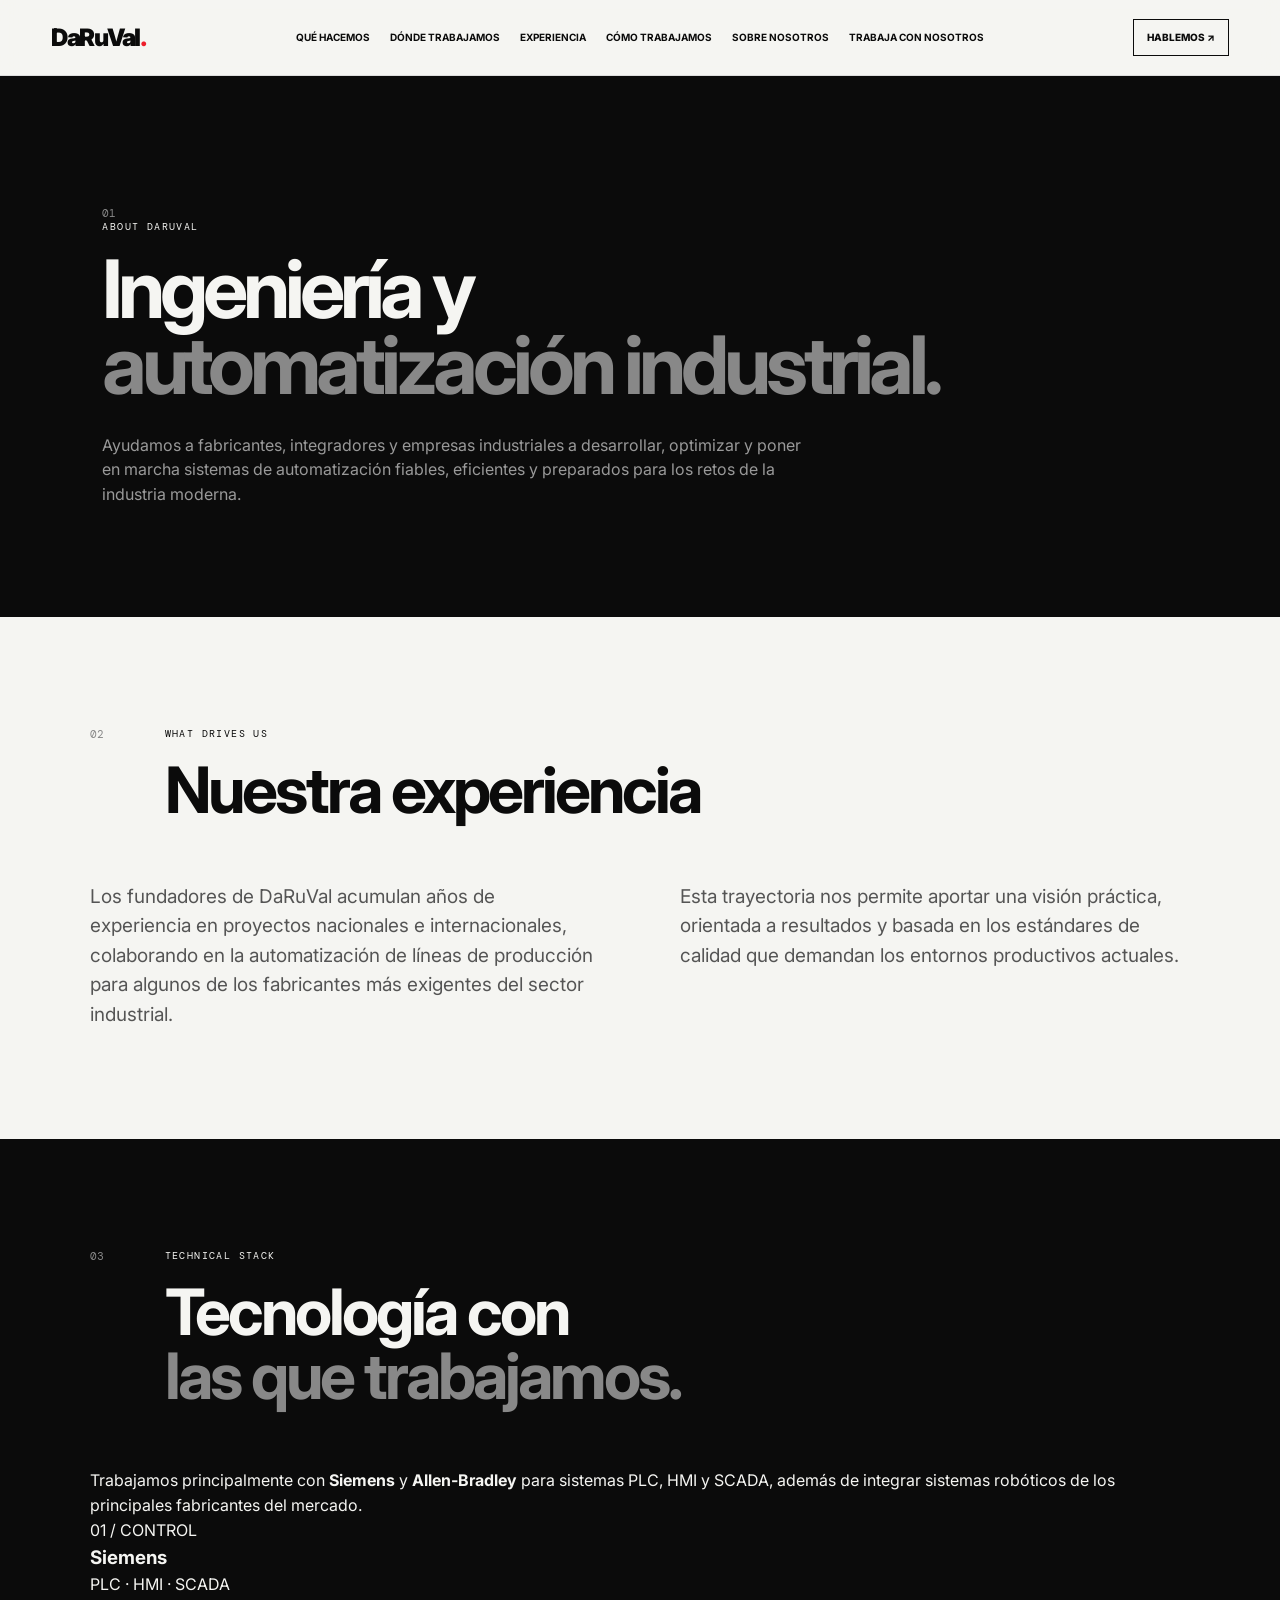
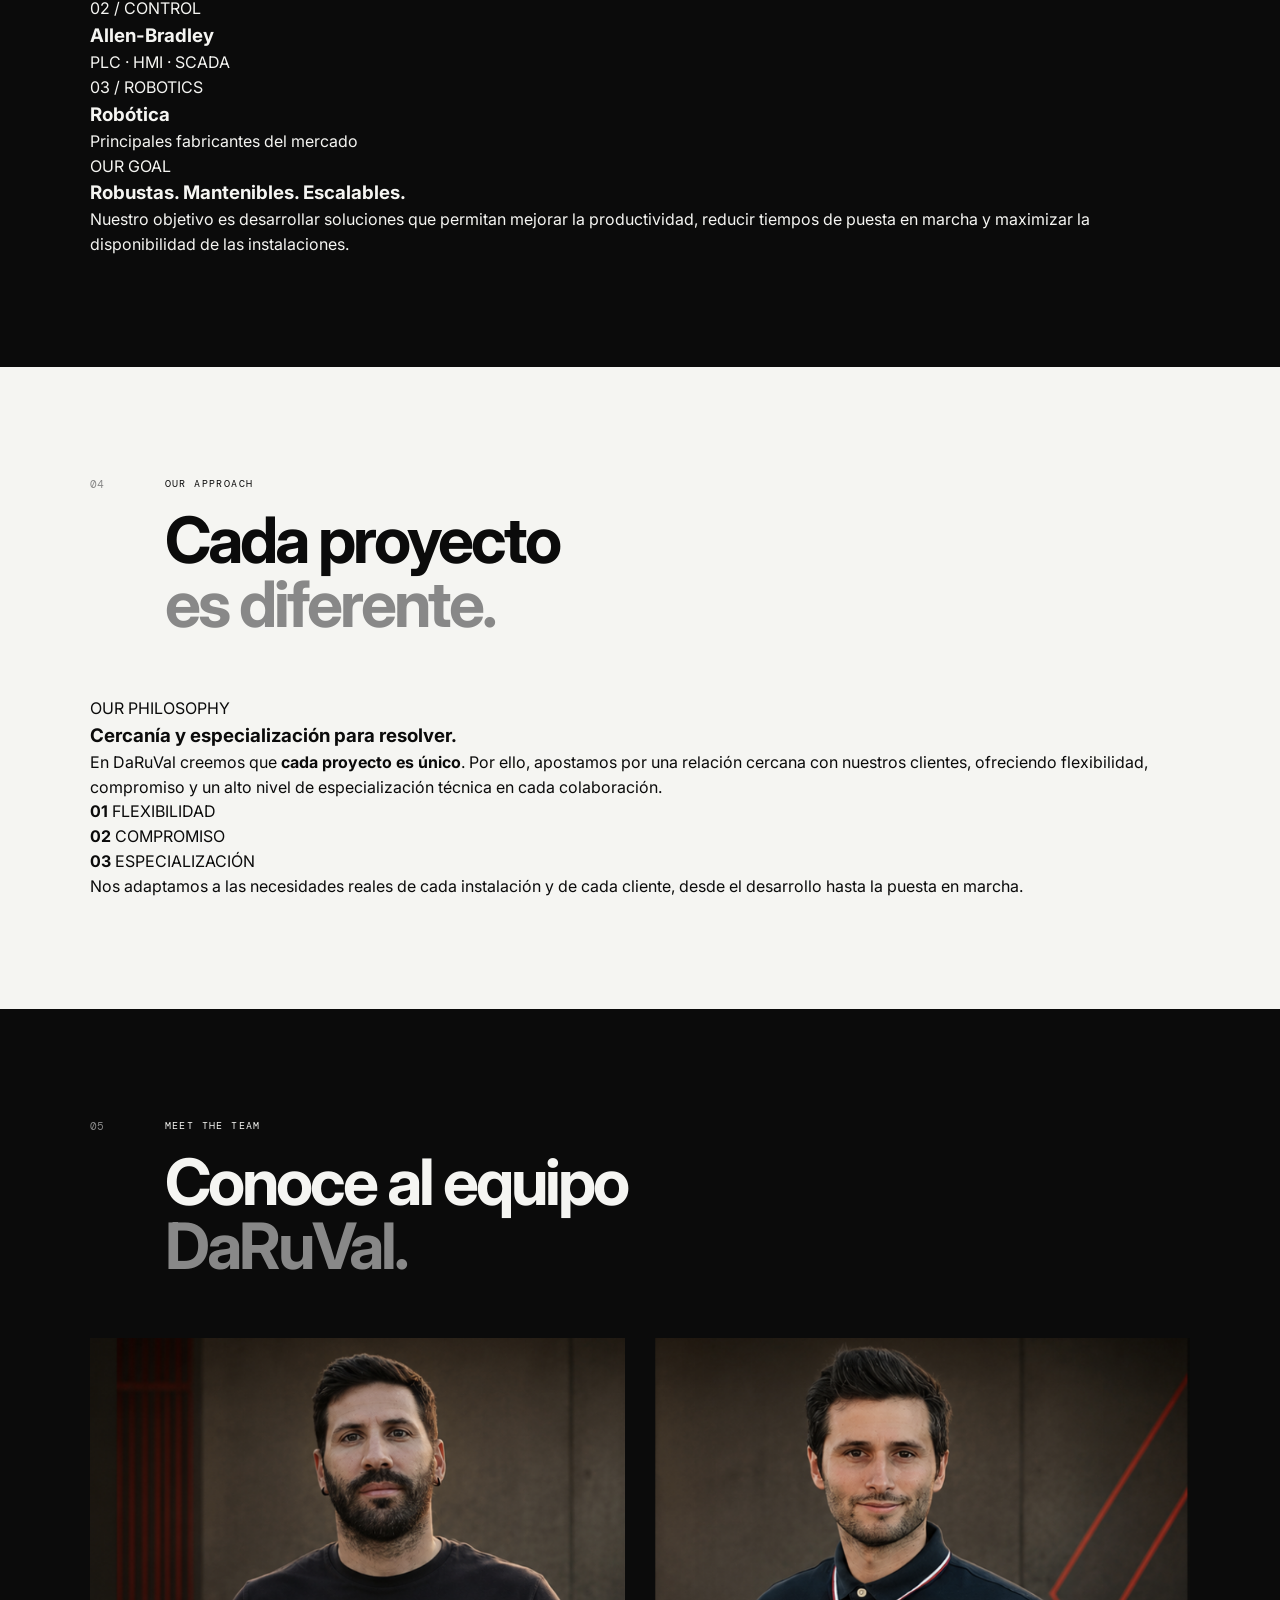
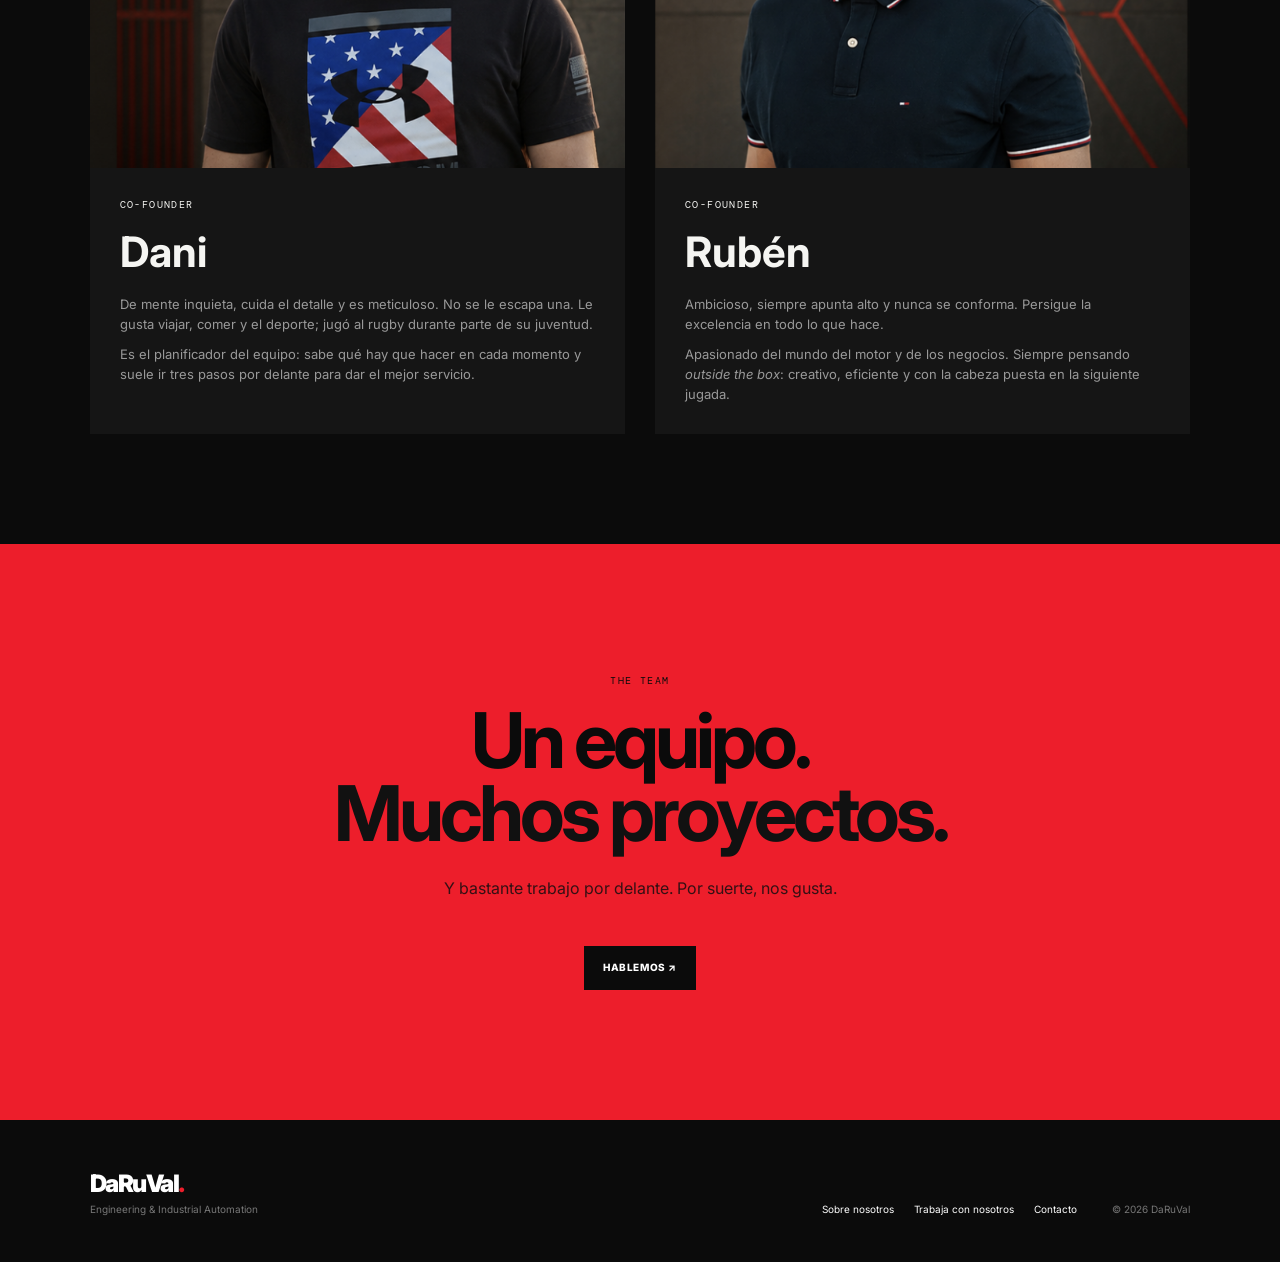
==== about.html @ ecd31417 "dia4" ====
<html lang="es">

<head>
    <meta charset="UTF-8">
    <meta name="viewport" content="width=device-width,initial-scale=1">
    <title>Sobre nosotros | DaRuVal</title>
    <link rel="stylesheet" href="style.css">
</head>

<body>

    <header class="navbar">

        <a class="logo" href="index.html">
            DaRuVal<span>.</span>
        </a>

        <nav>
            <a href="index.html#services">Qué hacemos</a>
            <a href="index.html#world">Dónde trabajamos</a>
            <a href="index.html#difference">Experiencia</a>
            <a href="index.html#process">Cómo trabajamos</a>
            <a href="about.html">Sobre nosotros</a>
            <a href="careers.html">Trabaja con nosotros</a>
        </nav>

        <a class="nav-cta" href="contact.html">
            HABLEMOS ↗
        </a>

        <button class="menu-toggle">
            ☰
        </button>

    </header>


    <main>


        <!-- =========================================
             01 / ABOUT DARUVAL
        ========================================== -->

        <section class="page-hero dark-section">

            <span>01</span>

            <p class="label">
                ABOUT DARUVAL
            </p>

            <h1>
                Ingeniería y<br>
                <em>automatización industrial.</em>
            </h1>

            <p>
                Ayudamos a fabricantes, integradores y empresas industriales
                a desarrollar, optimizar y poner en marcha sistemas de
                automatización fiables, eficientes y preparados para los retos
                de la industria moderna.
            </p>

        </section>



        <!-- =========================================
             02 / NUESTRA EXPERIENCIA
        ========================================== -->

        <section class="about-story">

            <div class="heading">

                <span>02</span>

                <div>

                    <p class="label">
                        WHAT DRIVES US
                    </p>

                    <h2>
                        Nuestra experiencia
                    </h2>

                </div>

            </div>


            <div class="two-col">

                <p>
                    Los fundadores de DaRuVal acumulan años de experiencia
                    en proyectos nacionales e internacionales, colaborando
                    en la automatización de líneas de producción para algunos
                    de los fabricantes más exigentes del sector industrial.
                </p>

                <p>
                    Esta trayectoria nos permite aportar una visión práctica,
                    orientada a resultados y basada en los estándares de
                    calidad que demandan los entornos productivos actuales.
                </p>

            </div>

        </section>



        <!-- =========================================
             03 / TECHNICAL STACK
        ========================================== -->

        <section class="about-tech dark-section">

            <div class="heading">

                <span>03</span>

                <div>

                    <p class="label">
                        TECHNICAL STACK
                    </p>

                    <h2>
                        Tecnología con<br>
                        <em>las que trabajamos.</em>
                    </h2>

                </div>

            </div>


            <div class="about-tech-content">


                <div class="about-tech-intro">

                    <p>
                        Trabajamos principalmente con
                        <strong>Siemens</strong> y
                        <strong>Allen-Bradley</strong> para sistemas
                        PLC, HMI y SCADA, además de integrar sistemas
                        robóticos de los principales fabricantes del mercado.
                    </p>

                </div>



                <div class="about-tech-grid">


                    <article class="about-tech-card">

                        <span>
                            01 / CONTROL
                        </span>

                        <h3>
                            Siemens
                        </h3>

                        <p>
                            PLC · HMI · SCADA
                        </p>

                    </article>



                    <article class="about-tech-card">

                        <span>
                            02 / CONTROL
                        </span>

                        <h3>
                            Allen-Bradley
                        </h3>

                        <p>
                            PLC · HMI · SCADA
                        </p>

                    </article>



                    <article class="about-tech-card">

                        <span>
                            03 / ROBOTICS
                        </span>

                        <h3>
                            Robótica
                        </h3>

                        <p>
                            Principales fabricantes del mercado
                        </p>

                    </article>


                </div>



                <div class="about-tech-outcome">

                    <span>
                        OUR GOAL
                    </span>

                    <h3>
                        Robustas. Mantenibles. Escalables.
                    </h3>

                    <p>
                        Nuestro objetivo es desarrollar soluciones que
                        permitan mejorar la productividad, reducir tiempos
                        de puesta en marcha y maximizar la disponibilidad
                        de las instalaciones.
                    </p>

                </div>


            </div>

        </section>



        <!-- =========================================
             04 / NUESTRA FILOSOFÍA
        ========================================== -->

        <section class="about-philosophy">

            <div class="heading">

                <span>04</span>

                <div>

                    <p class="label">
                        OUR APPROACH
                    </p>

                    <h2>
                        Cada proyecto<br>
                        <em>es diferente.</em>
                    </h2>

                </div>

            </div>


            <div class="philosophy-layout">


                <div class="philosophy-statement">

                    <span>
                        OUR PHILOSOPHY
                    </span>

                    <h3>
                        Cercanía y especialización para resolver.
                    </h3>

                </div>



                <div class="philosophy-copy">

                    <p>
                        En DaRuVal creemos que
                        <strong>cada proyecto es único</strong>.
                        Por ello, apostamos por una relación cercana con
                        nuestros clientes, ofreciendo flexibilidad,
                        compromiso y un alto nivel de especialización
                        técnica en cada colaboración.
                    </p>


                    <div class="philosophy-values">


                        <div>

                            <strong>
                                01
                            </strong>

                            <span>
                                FLEXIBILIDAD
                            </span>

                        </div>


                        <div>

                            <strong>
                                02
                            </strong>

                            <span>
                                COMPROMISO
                            </span>

                        </div>


                        <div>

                            <strong>
                                03
                            </strong>

                            <span>
                                ESPECIALIZACIÓN
                            </span>

                        </div>


                    </div>


                    <p>
                        Nos adaptamos a las necesidades reales de cada
                        instalación y de cada cliente, desde el desarrollo
                        hasta la puesta en marcha.
                    </p>

                </div>


            </div>

        </section>



        <!-- =========================================
             05 / TEAM
        ========================================== -->

        <section class="dark-section team">

            <div class="heading">

                <span>05</span>

                <div>

                    <p class="label">
                        MEET THE TEAM
                    </p>

                    <h2>
                        Conoce al equipo<br>
                        <em>DaRuVal.</em>
                    </h2>

                </div>

            </div>


            <div class="team-grid">


                <!-- DANI -->

                <article>

                    <img
                        src="images/dani.png"
                        alt="Dani, cofundador de DaRuVal"
                    >

                    <div>

                        <small>
                            CO-FOUNDER 
                        </small>

                        <h3>
                            Dani
                        </h3>

                        <p>
                            De mente inquieta, cuida el detalle y es
                            meticuloso. No se le escapa una. Le gusta viajar,
                            comer y el deporte; jugó al rugby durante parte
                            de su juventud.
                        </p>

                        <p>
                            Es el planificador del equipo: sabe qué hay que
                            hacer en cada momento y suele ir tres pasos por
                            delante para dar el mejor servicio.
                        </p>

                    </div>

                </article>



                <!-- RUBÉN -->

                <article>

                    <img
                        src="images/ruben.png"
                        alt="Rubén, cofundador de DaRuVal"
                    >

                    <div>

                        <small>
                            CO-FOUNDER 
                        </small>

                        <h3>
                            Rubén
                        </h3>

                        <p>
                            Ambicioso, siempre apunta alto y nunca se
                            conforma. Persigue la excelencia en todo lo
                            que hace.
                        </p>

                        <p>
                            Apasionado del mundo del motor y de los negocios.
                            Siempre pensando <em>outside the box</em>:
                            creativo, eficiente y con la cabeza puesta
                            en la siguiente jugada.
                        </p>

                    </div>

                </article>


            </div>

        </section>



        <!-- =========================================
             CTA
        ========================================== -->

        <section class="cta">

            <p class="label">
                THE TEAM
            </p>

            <h2>
                Un equipo.<br>
                <em>Muchos proyectos.</em>
            </h2>

            <p>
                Y bastante trabajo por delante.
                Por suerte, nos gusta.
            </p>

            <a
                class="button button-dark"
                href="contact.html"
            >
                HABLEMOS ↗
            </a>

        </section>


    </main>



    <!-- =========================================
         FOOTER
    ========================================== -->

    <footer>

        <div>

            <a
                class="footer-logo"
                href="index.html"
            >
                DaRuVal<span>.</span>
            </a>

            <p>
                Engineering & Industrial Automation
            </p>

        </div>


        <div class="footer-links">

            <a href="about.html">
                Sobre nosotros
            </a>

            <a href="careers.html">
                Trabaja con nosotros
            </a>

            <a href="contact.html">
                Contacto
            </a>

        </div>


        <small>
            © 2026 DaRuVal
        </small>

    </footer>


    <script src="script.js"></script>

</body>

</html>
---- style.css ----
@import url('https://fonts.googleapis.com/css2?family=DM+Mono:wght@400;500&family=Inter:wght@400;500;600;700;800;900&display=swap');

:root {
    --black: #0b0b0b;
    --white: #f5f5f2;
    --red: #ED1E2B;
    --grey: #888;
    --line: #303030;
    --max: 1180px
}

* {
    box-sizing: border-box;
    margin: 0
}

html {
    scroll-behavior: smooth
}

body {
    font-family: Inter, Arial, sans-serif;
    background: var(--white);
    color: var(--black);
    line-height: 1.55
}

a {
    color: inherit;
    text-decoration: none
}

button,
input,
textarea,
select {
    font: inherit
}

.navbar {
    height: 76px;
    padding: 0 4vw;
    display: flex;
    align-items: center;
    justify-content: space-between;
    border-bottom: 1px solid #ddd;
    position: sticky;
    top: 0;
    background: #f5f5f2ee;
    backdrop-filter: blur(12px);
    z-index: 10
}

.logo,
.footer-logo {
    font-size: 24px;
    font-weight: 900;
    letter-spacing: -1.5px
}

.logo span,
.footer-logo span {
    color: var(--red)
}

.navbar nav {
    display: flex;
    gap: 20px;
    font-size: 10px;
    font-weight: 700;
    text-transform: uppercase
}

.navbar nav a:hover {
    color: var(--red)
}

.nav-cta {
    font-size: 10px;
    font-weight: 800;
    border: 1px solid;
    padding: 10px 13px
}

.menu-toggle {
    display: none;
    border: 0;
    background: none;
    font-size: 22px
}

.hero {
    display: grid;
    grid-template-columns: .9fr 1.1fr;
    min-height: calc(100vh - 76px)
}

.hero-copy {
    padding: 8vw;
    display: flex;
    flex-direction: column;
    justify-content: center
}

.label,
.journey small,
.difference small,
.career-paths>article>small,
.team small,
.person small {
    font: 10px 'DM Mono';
    letter-spacing: 1.4px
}

.label {
    margin-bottom: 18px
}

.hero h1,
.page-hero h1 {
    font-size: clamp(52px, 6.3vw, 96px);
    line-height: .94;
    letter-spacing: -5px
}

.hero h1 em,
.page-hero h1 em,
h2 em {
    display: block;
    color: #888;
    font-style: normal
}

.hero-description {
    max-width: 570px;
    color: #666;
    margin-top: 30px
}

.hero-actions {
    display: flex;
    gap: 20px;
    align-items: center;
    margin-top: 32px
}

.button {
    display: inline-block;
    padding: 14px 19px;
    font-size: 10px;
    font-weight: 800;
    letter-spacing: .6px;
    border: 0;
    cursor: pointer
}

.button-dark {
    background: var(--black);
    color: #fff
}

.button-red {
    background: var(--red);
    color: #111
}

.button-light {
    background: #fff;
    color: #111
}

.text-link {
    font-size: 11px;
    font-weight: 700;
    border-bottom: 1px solid #aaa
}

.hero-media {
    position: relative;
    background: #161616;
    min-height: 620px;
    overflow: hidden
}

.hero-media video {
    width: 100%;
    height: 100%;
    object-fit: cover;
    display: block
}

.hero-location,
.hero-caption {
    position: absolute;
    color: white
}

.hero-location {
    top: 25px;
    left: 25px;
    font: 10px 'DM Mono'
}

.hero-location i {
    display: inline-block;
    width: 7px;
    height: 7px;
    background: var(--red);
    border-radius: 50%;
    margin-right: 7px
}

.hero-caption {
    right: 25px;
    bottom: 25px;
    text-align: right
}

.hero-caption small {
    display: block;
    font: 9px 'DM Mono';
    color: #bbb
}

.hero-caption strong {
    font-size: 26px
}

.tech-strip {
    display: flex;
    justify-content: space-around;
    gap: 20px;
    flex-wrap: wrap;
    padding: 22px 5vw;
    border-bottom: 1px solid #ddd;
    border-top: 1px solid #ddd;
    font: 10px 'DM Mono';
    color: #777
}

.dark-section {
    background: var(--black);
    color: var(--white)
}

section {
    padding: 110px 7vw
}

.heading {
    max-width: var(--max);
    margin: 0 auto 60px;
    display: grid;
    grid-template-columns: 55px 1fr;
    gap: 20px
}

.heading>span,
.page-hero>span,
.application>span {
    font: 11px 'DM Mono';
    color: #888
}

.heading h2,
.careers-intro h2 {
    font-size: clamp(42px, 5vw, 74px);
    line-height: 1;
    letter-spacing: -3px
}

.cards {
    max-width: var(--max);
    margin: auto;
    display: grid;
    grid-template-columns: repeat(3, 1fr);
    gap: 1px;
    background: var(--line)
}

.cards article {
    background: #111;
    padding: 32px;
    min-height: 265px
}

.cards b {
    font: 9px 'DM Mono';
    color: #666
}

.cards small {
    display: block;
    color: var(--red);
    font: 800 11px 'DM Mono';
    margin: 40px 0 10px
}

.cards h3 {
    font-size: 22px;
    letter-spacing: -.8px
}

.cards p {
    font-size: 13px;
    color: #999;
    margin-top: 8px
}

.world {
    background: var(--white)
}

.reality {
    max-width: var(--max);
    margin: auto
}

.reality>div {
    display: grid;
    grid-template-columns: 340px 1fr;
    gap: 30px;
    padding: 25px 0;
    border-bottom: 1px solid #ddd
}

.reality strong {
    font-size: 15px
}

.reality strong:first-letter {
    color: var(--red)
}

.reality p {
    color: #777;
    font-size: 14px
}

.reality .minus strong {
    color: #555
}

.difference {
    max-width: var(--max);
    margin: auto;
}

.difference article {
    display: grid;
    grid-template-columns: 1fr 1fr;
    grid-template-areas: "image text";
    border-top: 1px solid var(--line);
}

.difference article.reverse {
    grid-template-areas: "text image";
}

.difference img {
    grid-area: image;

    width: 100%;
    height: 100%;
    min-height: 410px;

    object-fit: cover;
    display: block;
}

.difference article div {
    grid-area: text;

    padding: 65px;

    display: flex;
    flex-direction: column;
    justify-content: center;
}

.difference small {
    color: var(--red);
}

.difference h3 {
    font-size: clamp(32px, 4vw, 55px);
    line-height: 1;
    letter-spacing: -2px;
    margin: 16px 0;
}

.difference p {
    color: #999;
    max-width: 500px;
}

.journey {
    max-width: var(--max);
    margin: auto
}

.journey article {
    display: grid;
    grid-template-columns: 45px 1fr;
    gap: 30px;
    padding: 40px 0;
    border-bottom: 1px solid #ddd
}

.journey article>b {
    width: 45px;
    height: 45px;
    border: 1px solid #aaa;
    display: flex;
    align-items: center;
    justify-content: center;
    font: 10px 'DM Mono'
}

.journey h3 {
    font-size: 30px;
    letter-spacing: -1px
}

.journey p {
    max-width: 720px;
    color: #777;
    margin-top: 8px
}

.journey small {
    color: var(--red)
}

.cta {
    background: var(--red);
    text-align: center;
    padding: 130px 7vw
}

.cta h2 {
    font-size: clamp(48px, 6vw, 90px);
    line-height: .95;
    letter-spacing: -4px
}

.cta h2 em {
    color: #111
}

.cta>p:not(.label) {
    max-width: 580px;
    margin: 25px auto;
    color: #351014
}

.cta .button {
    margin-top: 20px
}

footer {
    background: #0b0b0b;
    color: #fff;
    padding: 45px 7vw;
    display: grid;
    grid-template-columns: 1fr auto auto;
    gap: 35px;
    align-items: end
}

footer p,
footer small {
    color: #777;
    font-size: 10px
}

.footer-links {
    display: flex;
    gap: 20px;
    font-size: 10px
}

.footer-links a:hover {
    color: var(--red)
}

.page-hero {
    padding: 130px 8vw 110px
}

.page-hero>p:last-child {
    max-width: 700px;
    color: #999;
    margin-top: 30px
}

.about-story,
.careers-intro {
    background: var(--white)
}

.two-col {
    max-width: var(--max);
    margin: auto;
    display: grid;
    grid-template-columns: 1fr 1fr;
    gap: 80px
}

.two-col p {
    font-size: 19px;
    color: #555
}

.team-grid {
    max-width: var(--max);
    margin: auto;
    display: grid;
    grid-template-columns: 1fr 1fr;
    gap: 30px
}

.team-grid article {
    background: #151515
}

.team-grid img {
    width: 100%;
    height: 430px;
    object-fit: cover
}

.team-grid article>div {
    padding: 30px
}

.team-grid h3 {
    font-size: 42px;
    margin: 8px 0
}

.team-grid p {
    font-size: 13px;
    color: #999;
    margin-top: 10px
}

.careers-intro {
    text-align: center
}

.careers-intro h2 {
    max-width: 700px;
    margin: auto
}

.career-paths {
    display: grid;
    grid-template-columns: 1fr 1fr;
    padding: 0;
    gap: 1px;
    background: #333
}

.career-paths>article {
    padding: 55px;
    min-height: 470px;
    background: #111
}

.career-paths h3 {
    font-size: 44px;
    line-height: 1;
    margin: 20px 0
}

.career-paths p {
    color: #999;
    max-width: 500px
}

.career-paths ul {
    list-style: none;
    padding: 0;
    margin: 25px 0;
    color: #aaa;
    font-size: 12px
}

.career-paths li {
    padding: 8px 0;
    border-bottom: 1px solid #2b2b2b
}

.career-paths li:before {
    content: '+';
    color: var(--red);
    margin-right: 9px
}

.route {
    display: flex;
    align-items: center;
    gap: 12px;
    margin: 28px 0
}

.route strong {
    font-size: 38px
}

.route small {
    font: 8px 'DM Mono';
    color: #888
}

.route b {
    color: var(--red)
}

.application {
    display: grid;
    grid-template-columns: 55px 1fr
}

.application h2 {
    font-size: 70px;
    line-height: 1;
    letter-spacing: -3px;
    margin-bottom: 30px
}

.application form,
.contact form {
    max-width: 700px;
    display: grid;
    gap: 13px
}

.application input,
.application select,
.application textarea,
.contact input,
.contact textarea {
    width: 100%;
    border: 0;
    border-bottom: 1px solid #aaa;
    background: transparent;
    padding: 14px 0;
    outline: 0
}

.check {
    font-size: 10px;
    color: #666;
    display: flex;
    gap: 7px;
    align-items: center
}

.form-message {
    font-size: 11px;
    color: var(--red)
}

.contact {
    display: grid;
    grid-template-columns: .8fr 1.2fr;
    gap: 100px
}

.person {
    border-top: 1px solid #ccc;
    padding: 18px 0;
    margin-top: 30px
}

.person h3 {
    font-size: 25px;
    margin: 6px 0
}

.person a {
    display: block;
    color: #666;
    font-size: 12px;
    margin-top: 4px
}

.contact h2 {
    font-size: 65px;
    letter-spacing: -3px;
    margin-bottom: 25px
}

@media(max-width:900px) {

    .navbar nav,
    .nav-cta {
        display: none
    }

    .menu-toggle {
        display: block
    }

    .hero {
        grid-template-columns: 1fr
    }

    .hero-copy {
        padding: 70px 7vw
    }

    .hero-media {
        min-height: 55vh
    }

    .cards,
    .team-grid,
    .career-paths {
        grid-template-columns: 1fr
    }

    .reality>div {
        grid-template-columns: 1fr;
        gap: 7px
    }

    .difference article,
    .difference article.reverse {
        grid-template-columns: 1fr;
        direction: ltr
    }

    .difference article div {
        padding: 45px 7vw;
        min-height: 300px
    }

    .difference img {
        min-height: 300px
    }

    .two-col,
    .contact {
        grid-template-columns: 1fr;
        gap: 45px
    }

    .application {
        grid-template-columns: 1fr
    }

    .application>span {
        margin-bottom: 20px
    }

    .heading {
        grid-template-columns: 45px 1fr
    }

    footer {
        grid-template-columns: 1fr
    }

    .footer-links {
        flex-wrap: wrap
    }
}

@media(max-width:600px) {

    .hero h1,
    .page-hero h1 {
        letter-spacing: -3px
    }

    .hero-actions {
        flex-direction: column;
        align-items: flex-start
    }

    .cards article {
        min-height: 220px;
        padding: 27px
    }

    .hero-media {
        min-height: 48vh
    }

    .difference h3 {
        font-size: 35px
    }

    .team-grid img {
        height: 330px
    }

    .career-paths>article {
        padding: 35px 25px
    }

    .application h2,
    .contact h2 {
        font-size: 50px
    }

    .cta {
        padding: 90px 6vw
    }

    .cta h2 {
        letter-spacing: -2.5px
    }
}
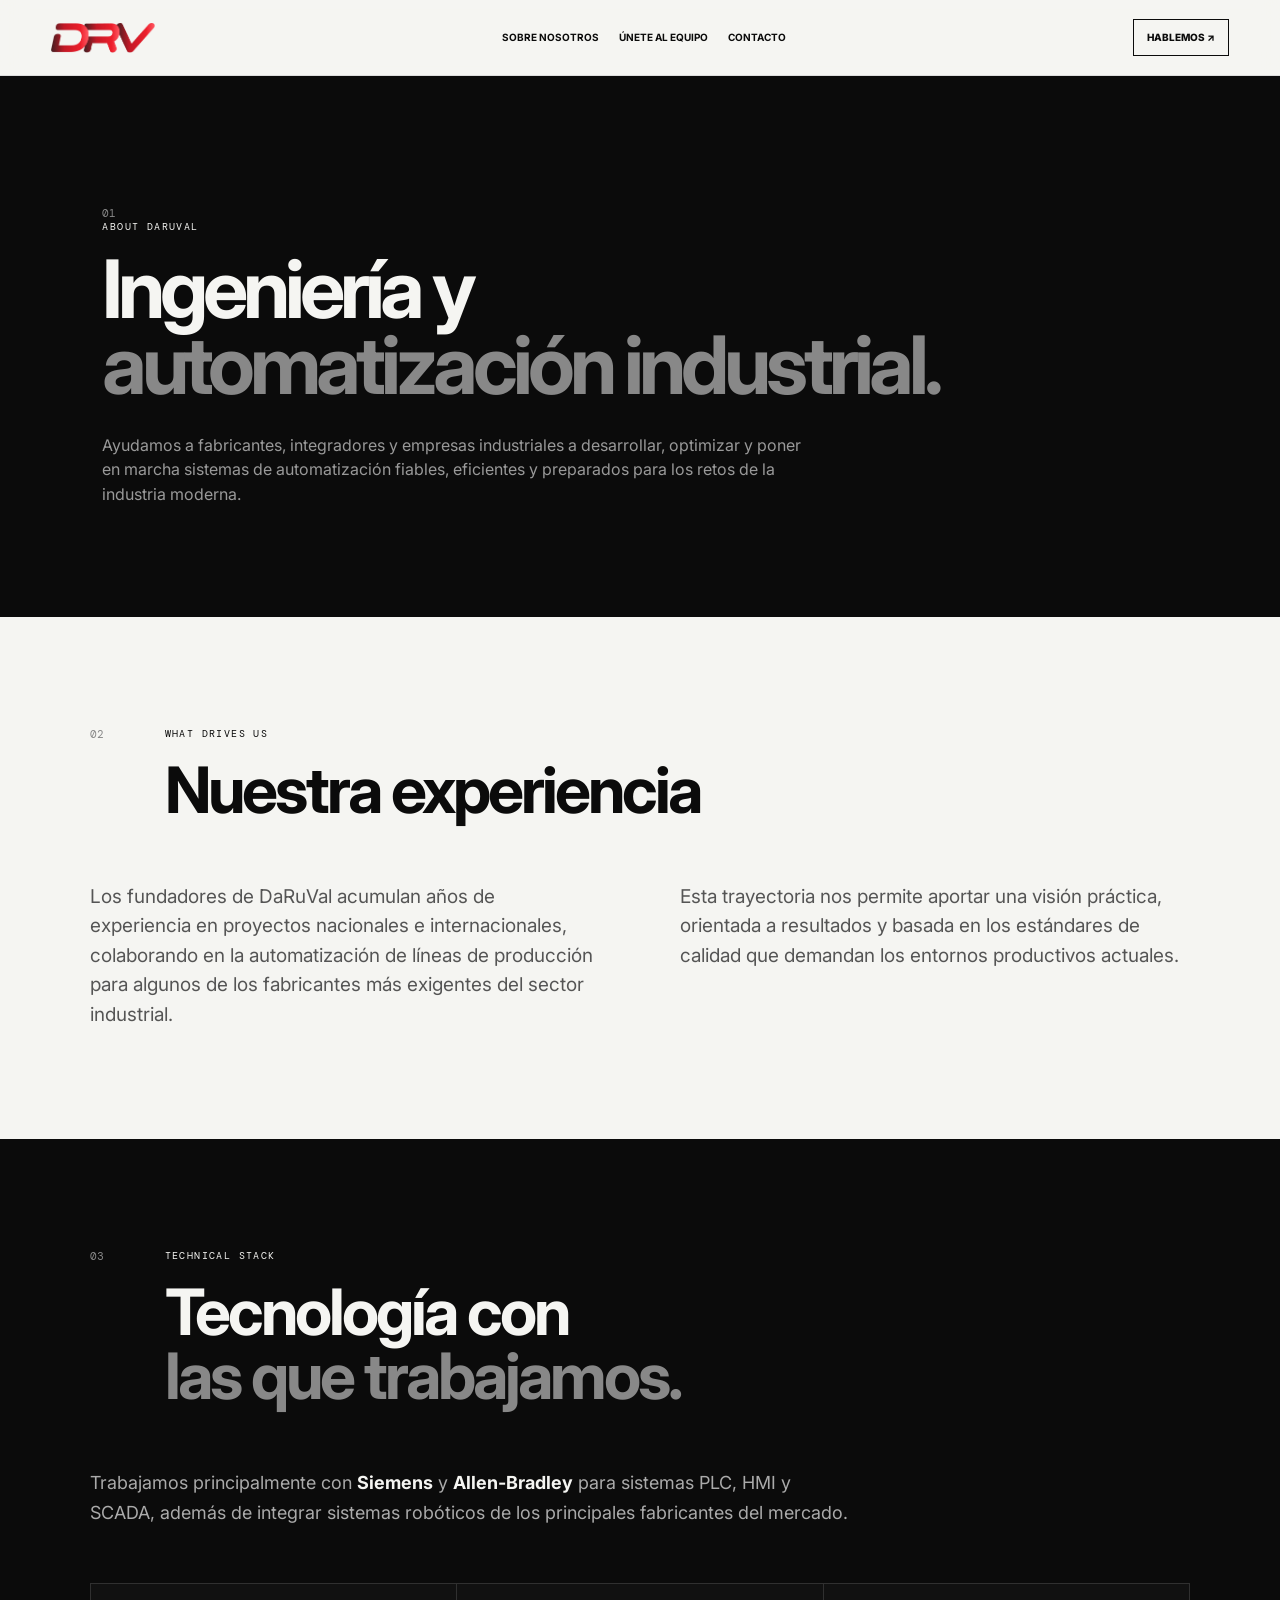
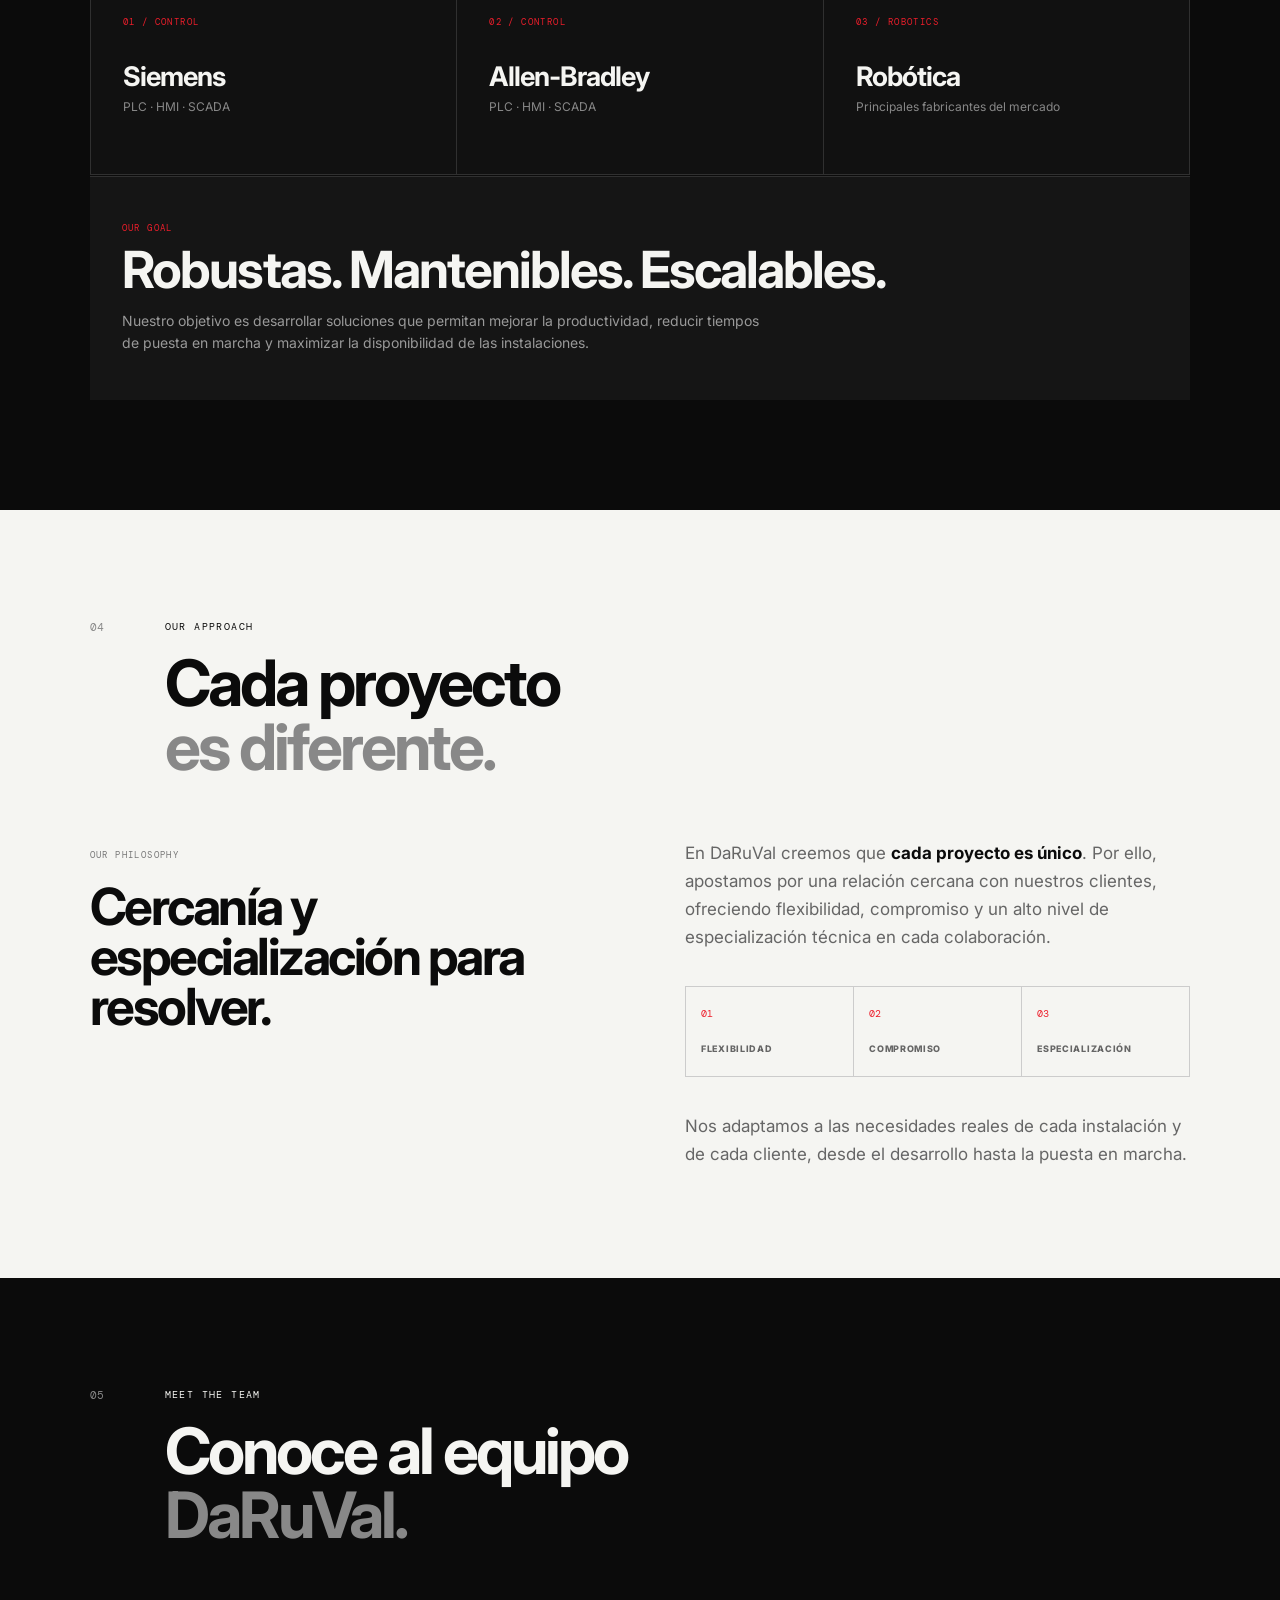
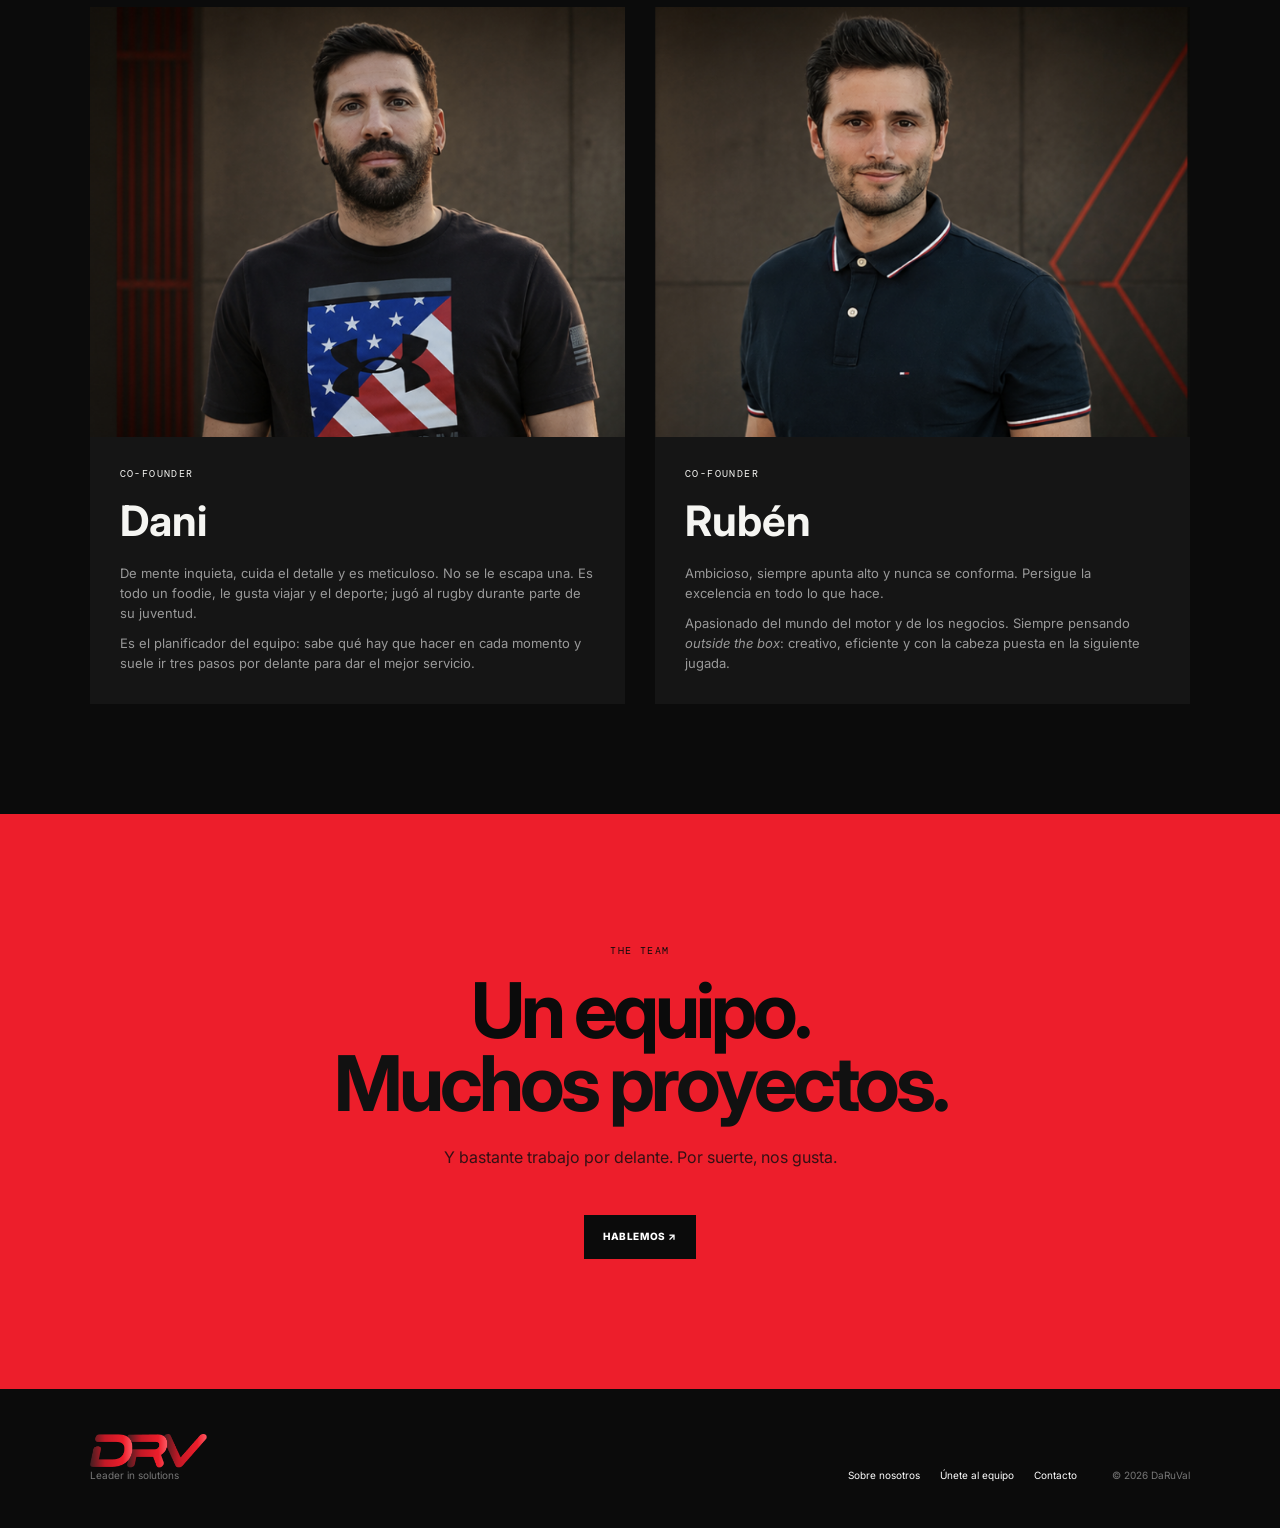
==== commit 46625569: "dia7" ====
--- a/about.html
+++ b/about.html
@@ -12,23 +12,21 @@
     <header class="navbar">
 
         <a class="logo" href="index.html">
-            DaRuVal<span>.</span>
+            <img src="images/logo.png" alt="DaRuVal">
+             
         </a>
 
         <nav>
-            <a href="index.html#services">Qué hacemos</a>
-            <a href="index.html#world">Dónde trabajamos</a>
-            <a href="index.html#difference">Experiencia</a>
-            <a href="index.html#process">Cómo trabajamos</a>
             <a href="about.html">Sobre nosotros</a>
-            <a href="careers.html">Trabaja con nosotros</a>
+            <a href="careers.html">Únete al equipo</a>
+            <a href="contact.html">Contacto</a>
         </nav>
 
         <a class="nav-cta" href="contact.html">
             HABLEMOS ↗
         </a>
 
-        <button class="menu-toggle">
+        <button class="menu-toggle" aria-label="Abrir menú" aria-expanded="false">
             ☰
         </button>
 
@@ -406,8 +404,7 @@
 
                         <p>
                             De mente inquieta, cuida el detalle y es
-                            meticuloso. No se le escapa una. Le gusta viajar,
-                            comer y el deporte; jugó al rugby durante parte
+                            meticuloso. No se le escapa una. Es todo un foodie, le gusta viajar y el deporte; jugó al rugby durante parte
                             de su juventud.
                         </p>
 
@@ -512,11 +509,11 @@
                 class="footer-logo"
                 href="index.html"
             >
-                DaRuVal<span>.</span>
+                <img src="images/logo.png" alt="DaRuVal">
             </a>
 
             <p>
-                Engineering & Industrial Automation
+               Leader in solutions
             </p>
 
         </div>
@@ -529,7 +526,7 @@
             </a>
 
             <a href="careers.html">
-                Trabaja con nosotros
+                Únete al equipo
             </a>
 
             <a href="contact.html">
--- a/style.css
+++ b/style.css
@@ -41,6 +41,7 @@
     height: 76px;
     padding: 0 4vw;
     display: flex;
+    flex-wrap: wrap;
     align-items: center;
     justify-content: space-between;
     border-bottom: 1px solid #ddd;
@@ -48,19 +49,24 @@
     top: 0;
     background: #f5f5f2ee;
     backdrop-filter: blur(12px);
-    z-index: 10
+    z-index: 10;
+    transition: height .2s ease
 }
 
 .logo,
 .footer-logo {
-    font-size: 24px;
-    font-weight: 900;
-    letter-spacing: -1.5px
-}
-
-.logo span,
-.footer-logo span {
-    color: var(--red)
+    display: inline-flex;
+    align-items: center;
+}
+
+.logo img {
+    height: 30px;
+    width: auto;
+}
+
+.footer-logo img {
+    height: 34px;
+    width: auto;
 }
 
 .navbar nav {
@@ -86,7 +92,9 @@
     display: none;
     border: 0;
     background: none;
-    font-size: 22px
+    font-size: 22px;
+    line-height: 1;
+    cursor: pointer;
 }
 
 .hero {
@@ -704,6 +712,36 @@
         display: block
     }
 
+    .navbar.nav-open {
+        height: auto;
+        padding-bottom: 20px;
+    }
+
+    .navbar.nav-open nav {
+        display: flex;
+        flex-direction: column;
+        flex-basis: 100%;
+        order: 3;
+        margin-top: 16px;
+        padding-top: 14px;
+        border-top: 1px solid #ddd;
+        gap: 0;
+    }
+
+    .navbar.nav-open nav a {
+        padding: 14px 0;
+        border-bottom: 1px solid #e5e5e2;
+        font-size: 12px;
+    }
+
+    .navbar.nav-open .nav-cta {
+        display: block;
+        flex-basis: 100%;
+        order: 4;
+        margin-top: 14px;
+        text-align: center;
+    }
+
     .hero {
         grid-template-columns: 1fr
     }
@@ -816,3 +854,255 @@
     }
 }
 
+
+/* =====================================================
+   ABOUT — TECHNICAL STACK
+===================================================== */
+
+.about-tech {
+    background: var(--black);
+    color: var(--white);
+}
+
+.about-tech-content {
+    max-width: var(--max);
+    margin: 0 auto;
+}
+
+.about-tech-intro {
+    max-width: 760px;
+    margin-bottom: 55px;
+}
+
+.about-tech-intro p {
+    color: #aaa;
+    font-size: 18px;
+    line-height: 1.65;
+}
+
+.about-tech-intro strong {
+    color: var(--white);
+}
+
+
+/* TECH CARDS */
+
+.about-tech-grid {
+    display: grid;
+    grid-template-columns: repeat(3, 1fr);
+    gap: 1px;
+
+    background: var(--line);
+    border: 1px solid var(--line);
+}
+
+.about-tech-card {
+    min-height: 190px;
+    padding: 32px;
+
+    background: #111;
+
+    transition: background .25s ease;
+}
+
+.about-tech-card:hover {
+    background: #181818;
+}
+
+.about-tech-card span,
+.about-tech-outcome > span {
+    display: block;
+
+    color: var(--red);
+
+    font: 9px 'DM Mono';
+    letter-spacing: 1.4px;
+}
+
+.about-tech-card h3 {
+    margin-top: 35px;
+
+    font-size: 27px;
+    line-height: 1;
+    letter-spacing: -1px;
+}
+
+.about-tech-card p {
+    margin-top: 8px;
+
+    color: #888;
+    font-size: 12px;
+}
+
+
+/* TECH OUTCOME */
+
+.about-tech-outcome {
+    margin-top: 1px;
+    padding: 45px 32px;
+
+    background: #151515;
+
+    border-top: 1px solid var(--line);
+}
+
+.about-tech-outcome h3 {
+    margin-top: 10px;
+
+    font-size: clamp(30px, 4vw, 52px);
+    line-height: 1;
+    letter-spacing: -2px;
+}
+
+.about-tech-outcome p {
+    max-width: 650px;
+    margin-top: 15px;
+
+    color: #999;
+
+    font-size: 14px;
+    line-height: 1.6;
+}
+
+
+/* =====================================================
+   ABOUT — PHILOSOPHY
+===================================================== */
+
+.about-philosophy {
+    background: var(--white);
+    color: var(--black);
+}
+
+.philosophy-layout {
+    max-width: var(--max);
+    margin: 0 auto;
+
+    display: grid;
+    grid-template-columns: 1fr 1fr;
+    gap: 90px;
+}
+
+
+/* LEFT */
+
+.philosophy-statement {
+    padding-top: 10px;
+}
+
+.philosophy-statement > span {
+    display: block;
+
+    color: #777;
+
+    font: 9px 'DM Mono';
+    letter-spacing: 1.4px;
+}
+
+.philosophy-statement h3 {
+    margin-top: 20px;
+
+    font-size: clamp(35px, 4vw, 58px);
+    line-height: .98;
+    letter-spacing: -2.5px;
+}
+
+
+/* RIGHT */
+
+.philosophy-copy {
+    color: #666;
+}
+
+.philosophy-copy > p {
+    font-size: 17px;
+    line-height: 1.65;
+}
+
+.philosophy-copy strong {
+    color: var(--black);
+}
+
+
+/* VALUES */
+
+.philosophy-values {
+    display: grid;
+    grid-template-columns: repeat(3, 1fr);
+
+    gap: 1px;
+
+    margin: 35px 0;
+
+    background: #ccc;
+    border: 1px solid #ccc;
+}
+
+.philosophy-values div {
+    padding: 20px 15px;
+
+    background: var(--white);
+}
+
+.philosophy-values strong {
+    display: block;
+
+    color: var(--red);
+
+    font: 10px 'DM Mono';
+}
+
+.philosophy-values span {
+    display: block;
+
+    margin-top: 22px;
+
+    font-size: 9px;
+    font-weight: 800;
+    letter-spacing: .7px;
+}
+
+
+/* =====================================================
+   ABOUT — TECH + PHILOSOPHY RESPONSIVE
+===================================================== */
+
+@media(max-width:900px) {
+
+    .about-tech-grid {
+        grid-template-columns: 1fr;
+    }
+
+    .philosophy-layout {
+        grid-template-columns: 1fr;
+        gap: 45px;
+    }
+
+}
+
+
+@media(max-width:600px) {
+
+    .about-tech-card {
+        min-height: 160px;
+    }
+
+    .about-tech-outcome {
+        padding: 35px 25px;
+    }
+
+    .philosophy-values {
+        grid-template-columns: 1fr;
+    }
+
+    .philosophy-values div {
+        display: flex;
+        align-items: center;
+        justify-content: space-between;
+    }
+
+    .philosophy-values span {
+        margin-top: 0;
+    }
+
+}
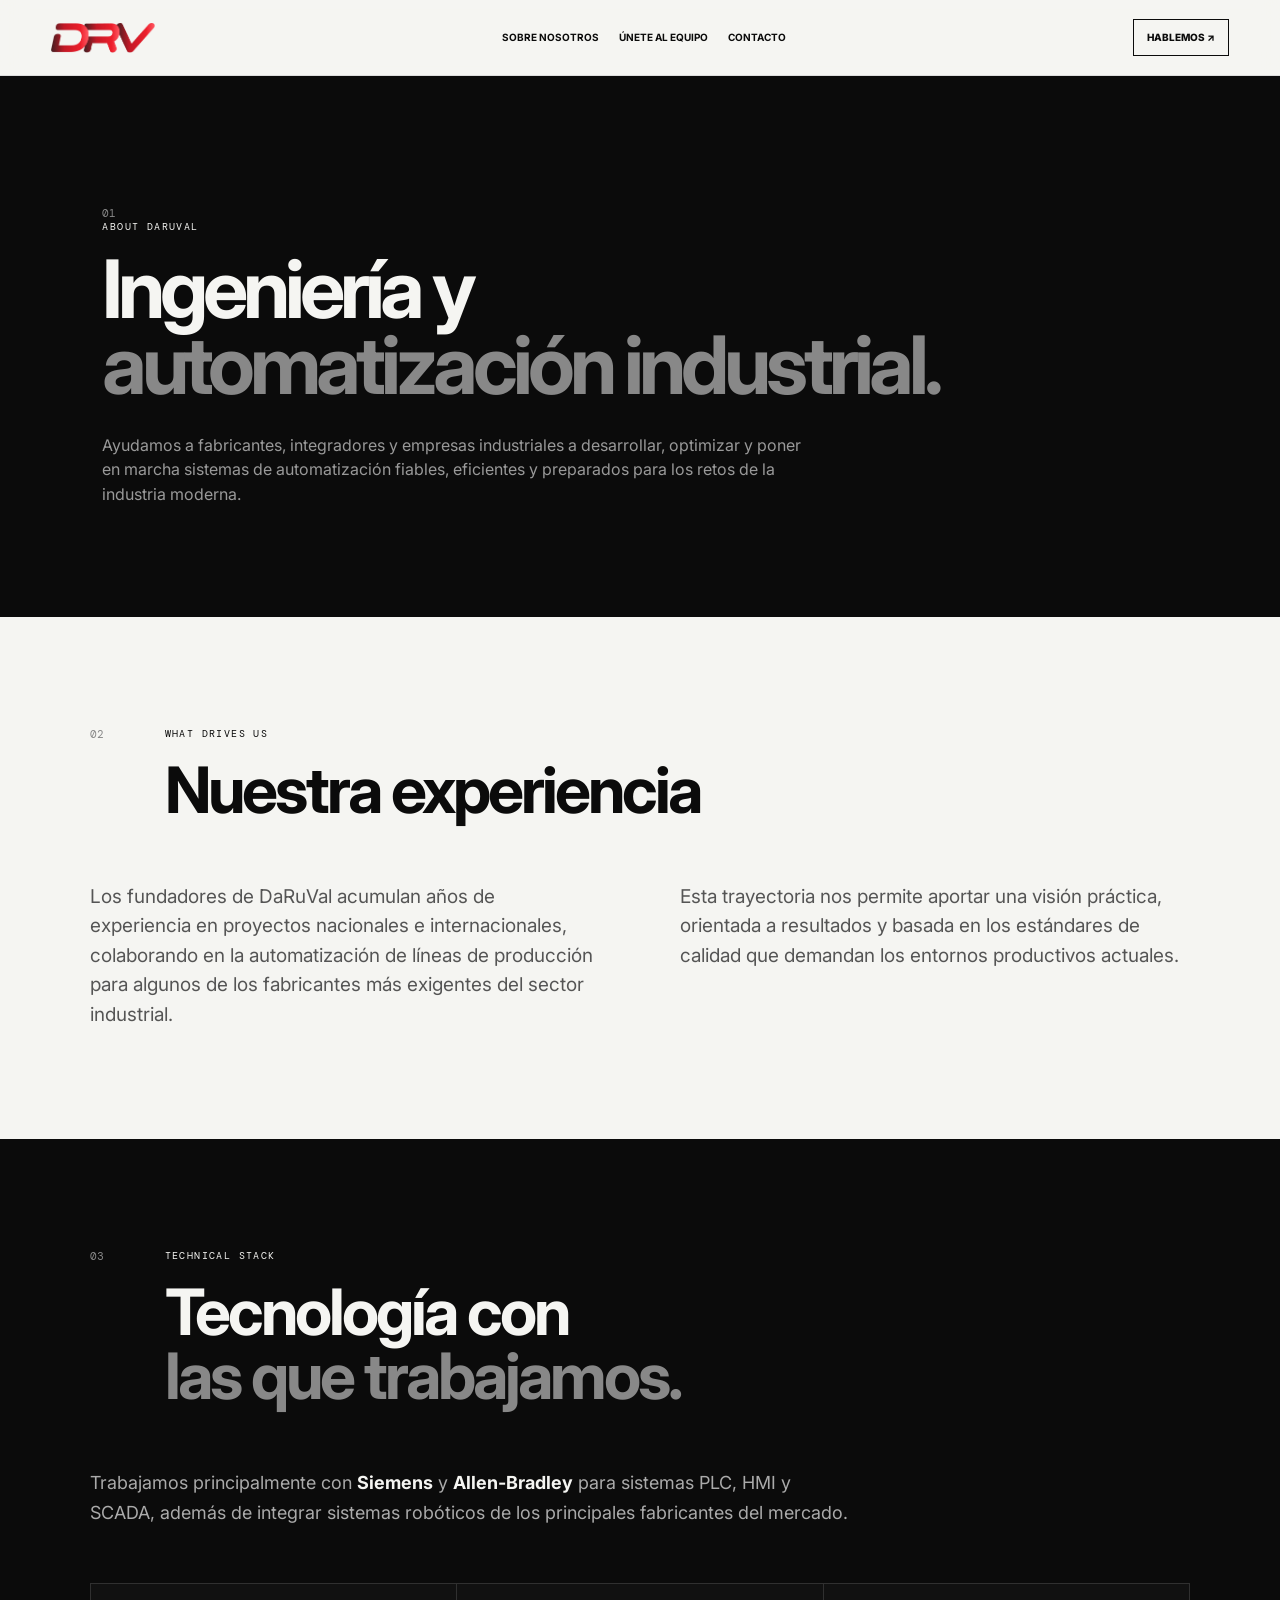
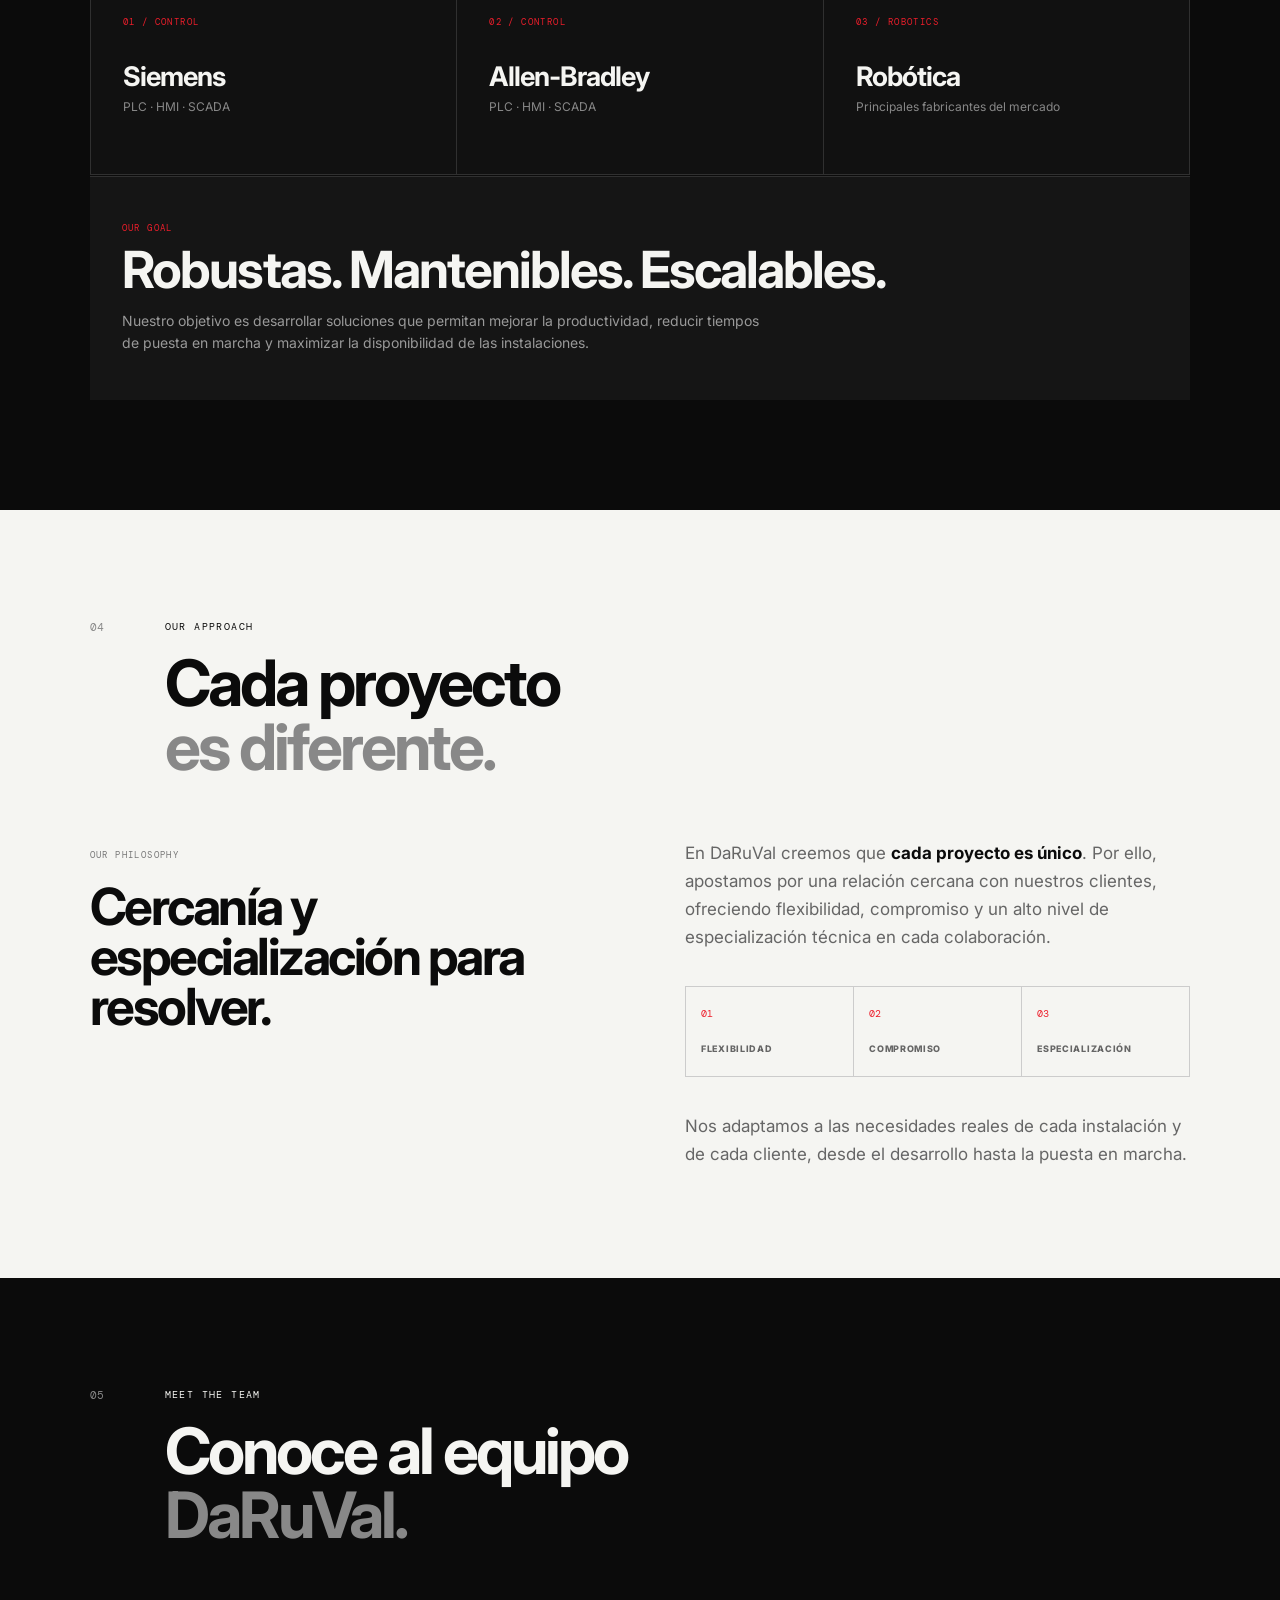
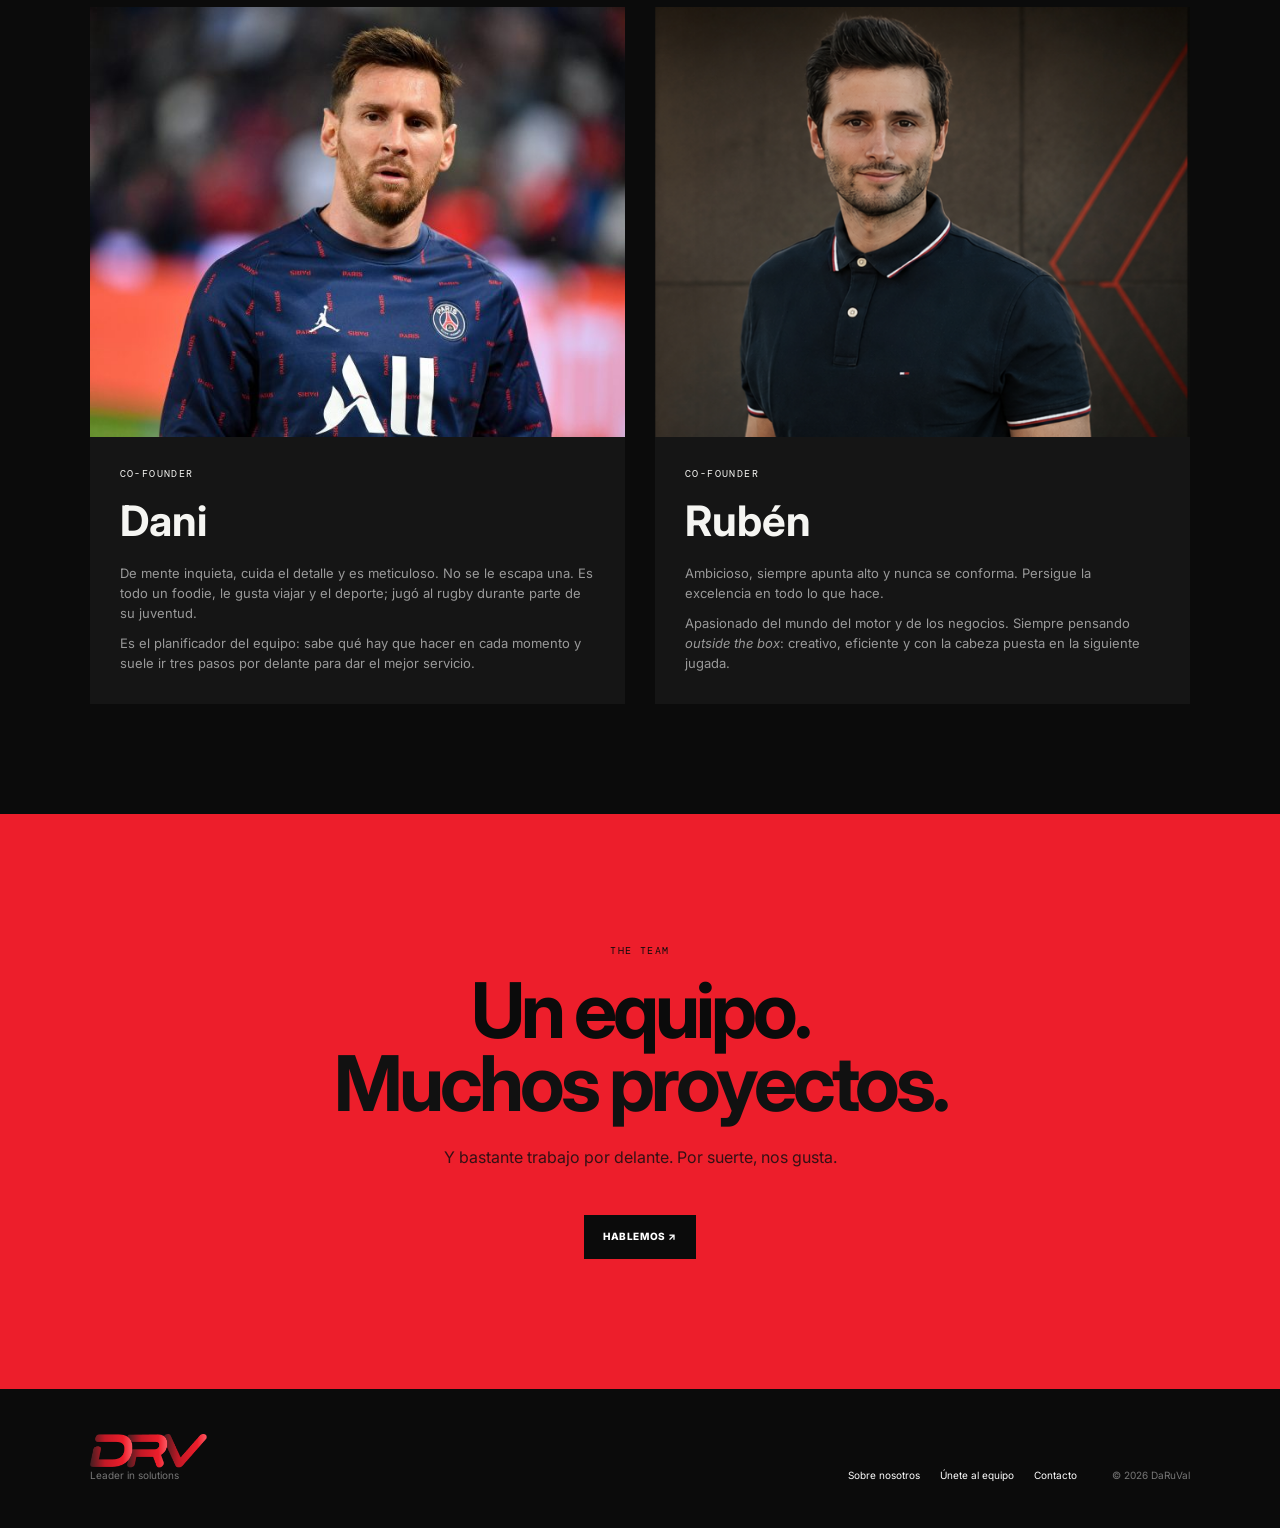
==== commit 795279c8: "broma messi" ====
--- a/about.html
+++ b/about.html
@@ -388,7 +388,7 @@
                 <article>
 
                     <img
-                        src="images/dani.png"
+                        src="images/1632824160-Lionel-Messi-750x500.jpg"
                         alt="Dani, cofundador de DaRuVal"
                     >
 
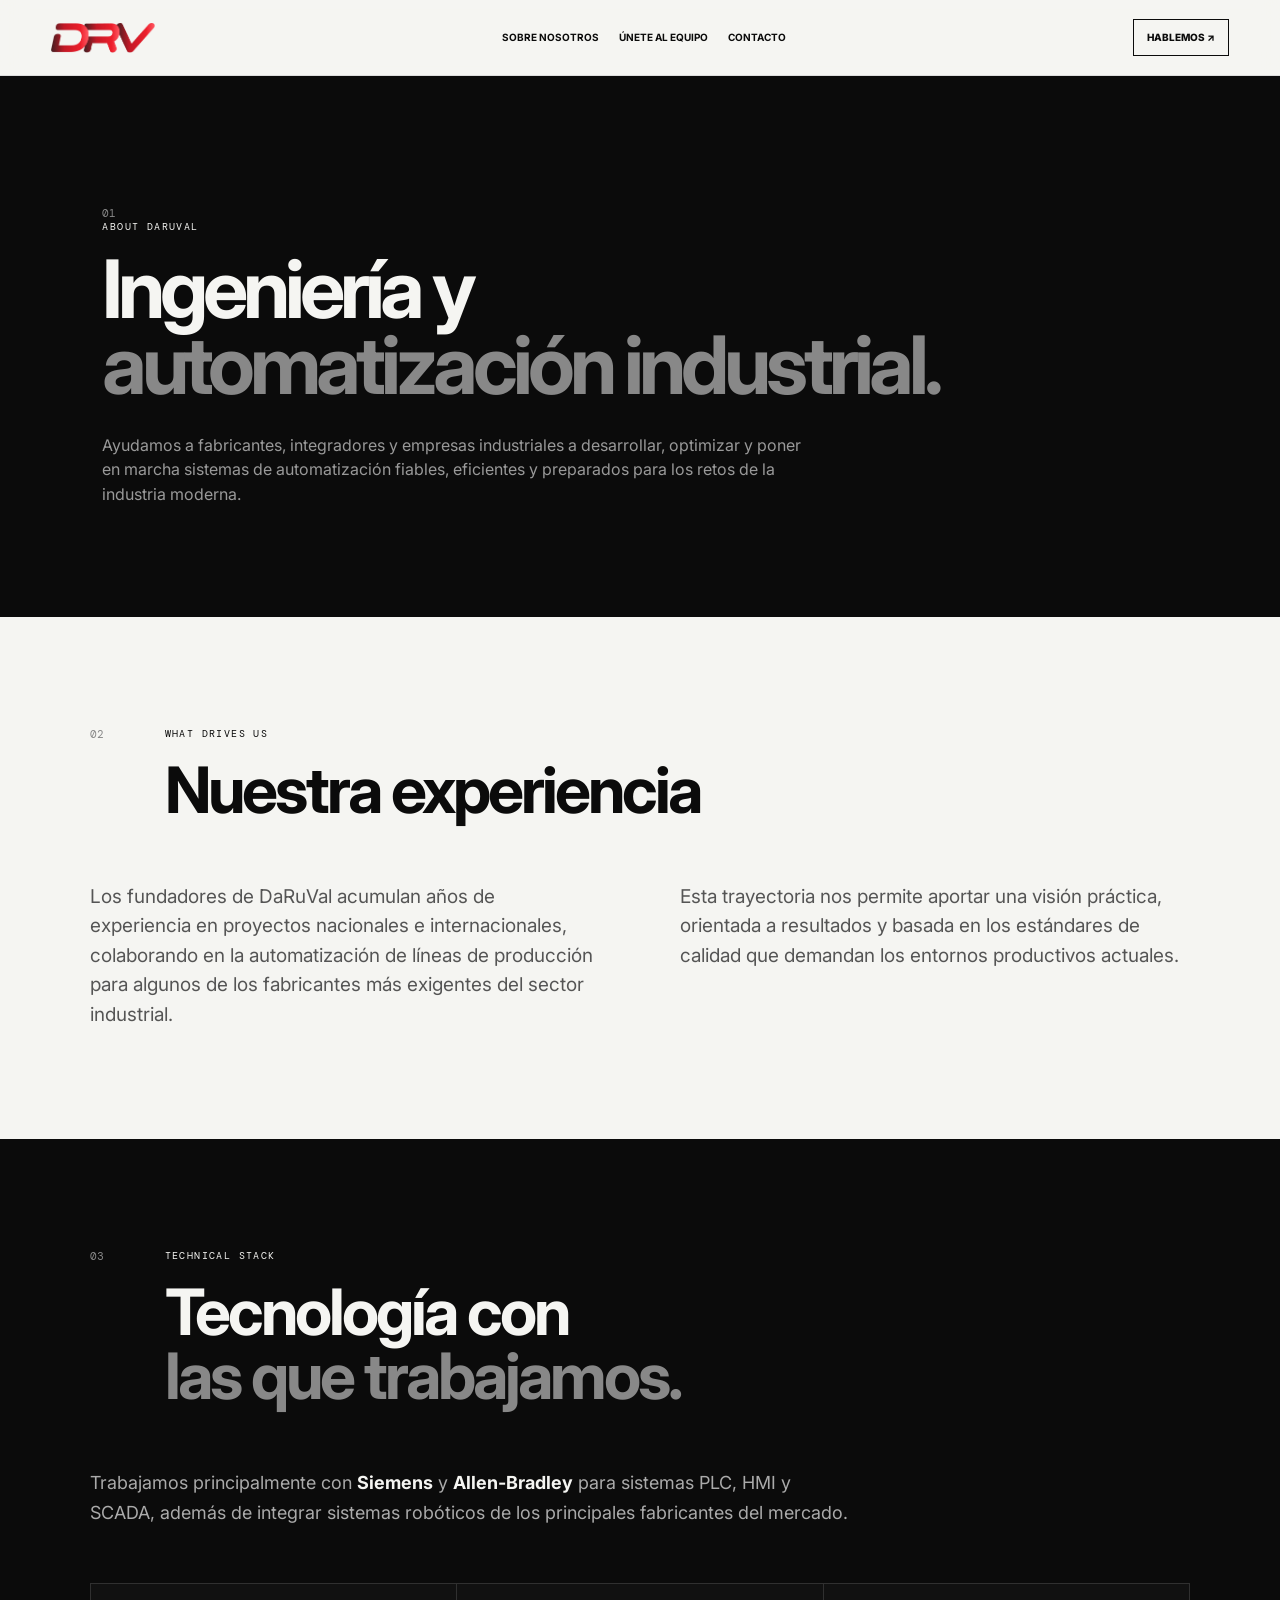
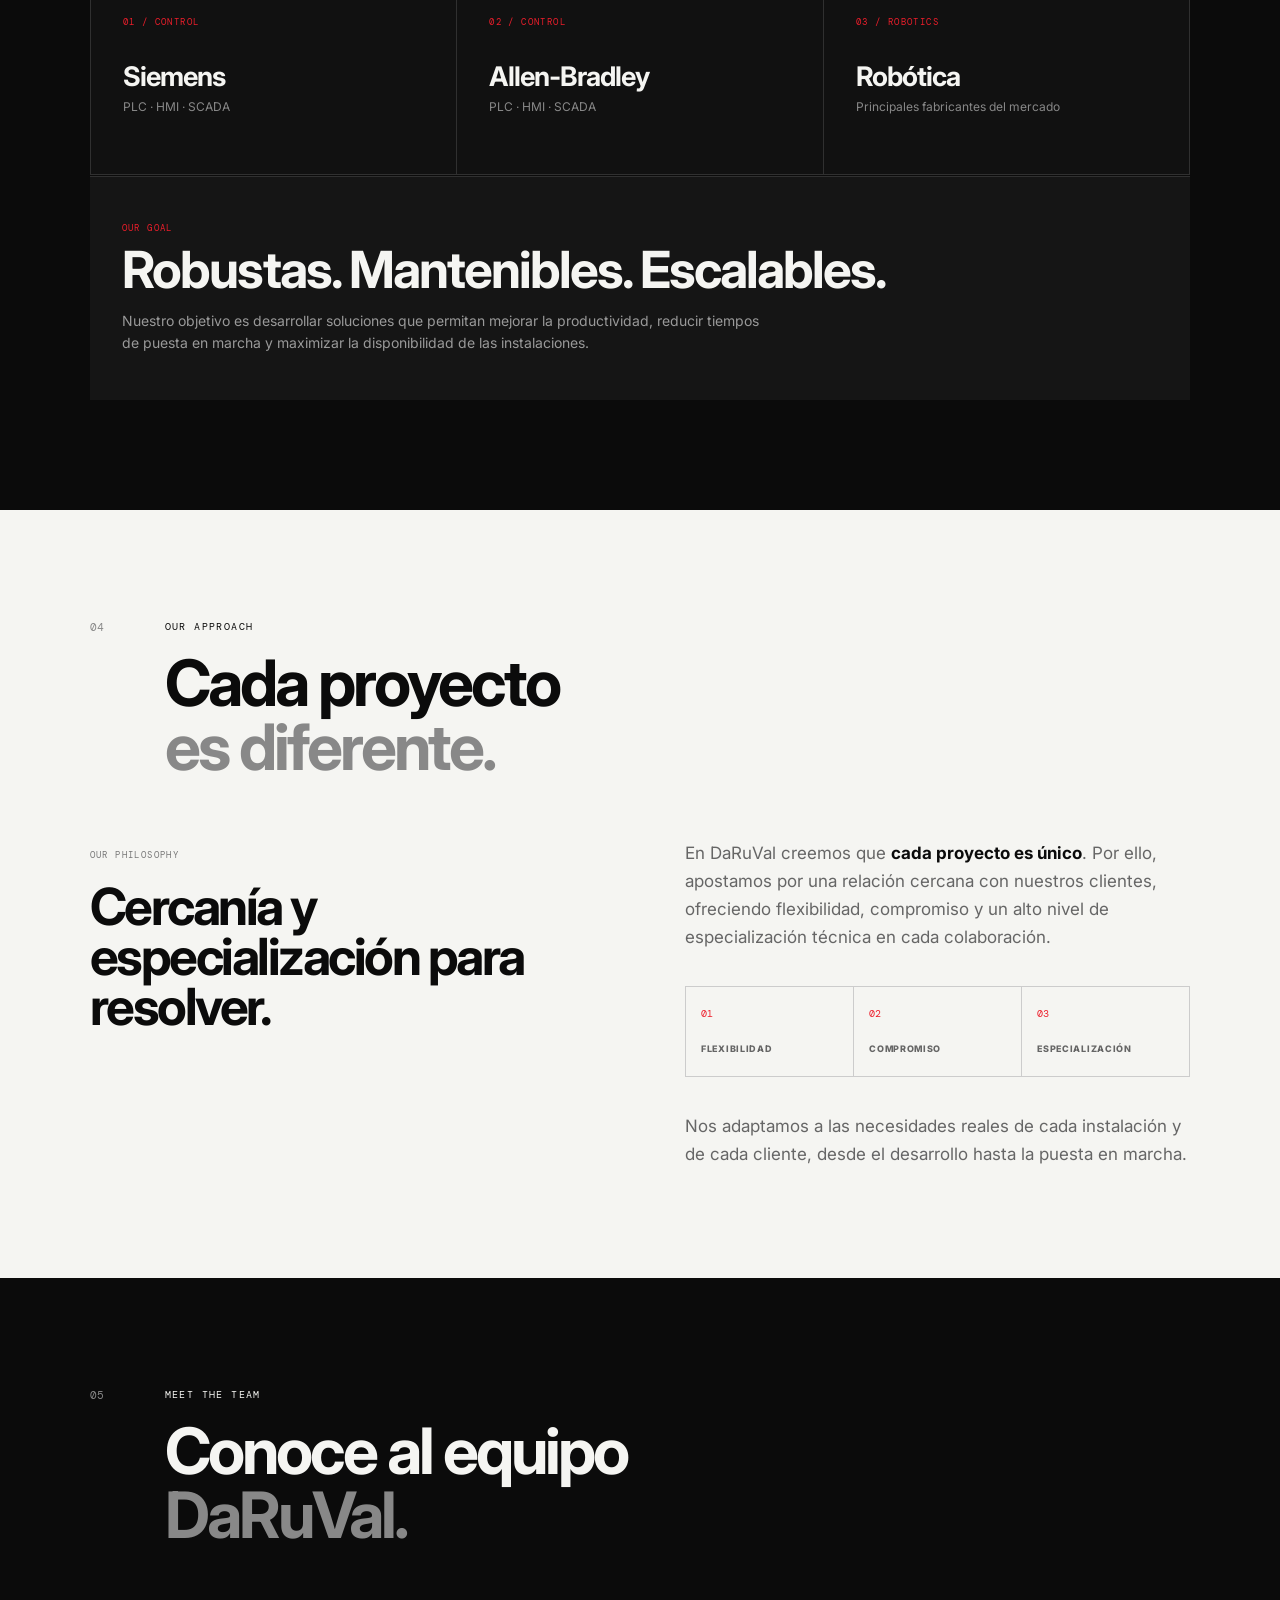
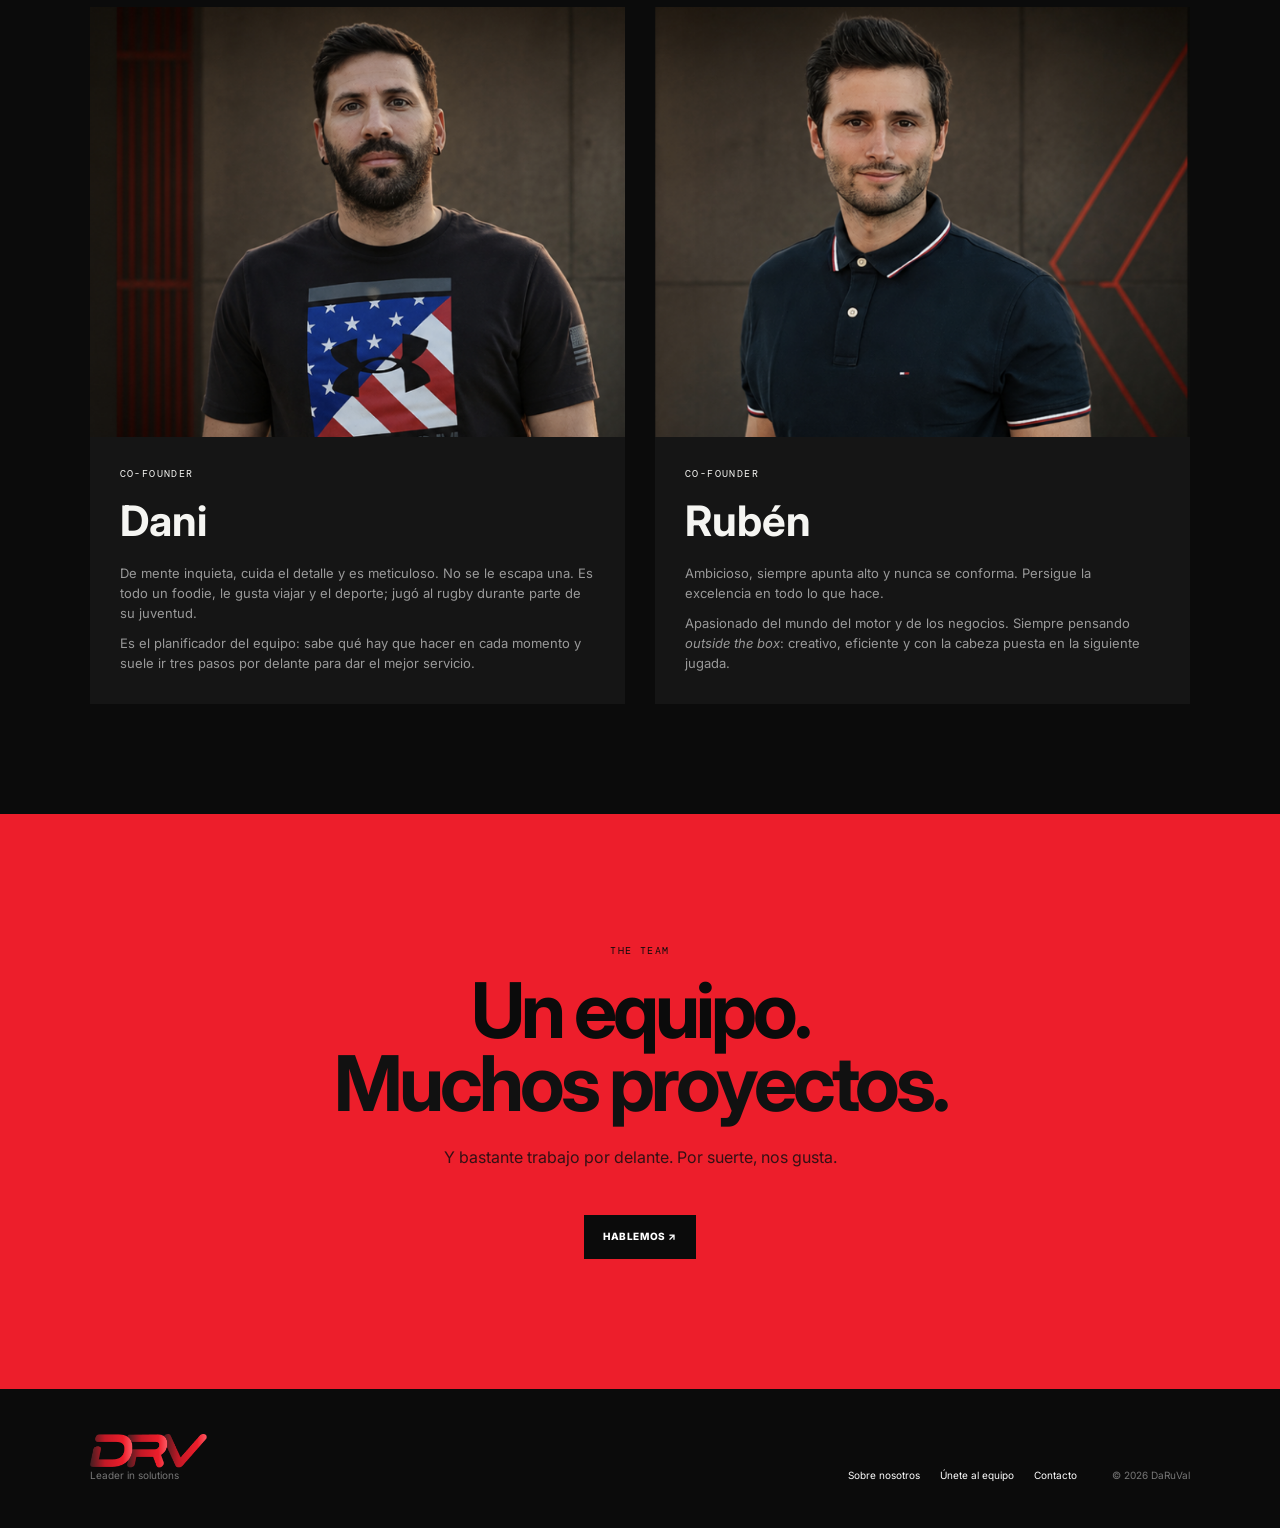
==== commit b01b280d: "vuelta a dani" ====
--- a/about.html
+++ b/about.html
@@ -388,7 +388,7 @@
                 <article>
 
                     <img
-                        src="images/1632824160-Lionel-Messi-750x500.jpg"
+                        src="images/dani.png"
                         alt="Dani, cofundador de DaRuVal"
                     >
 
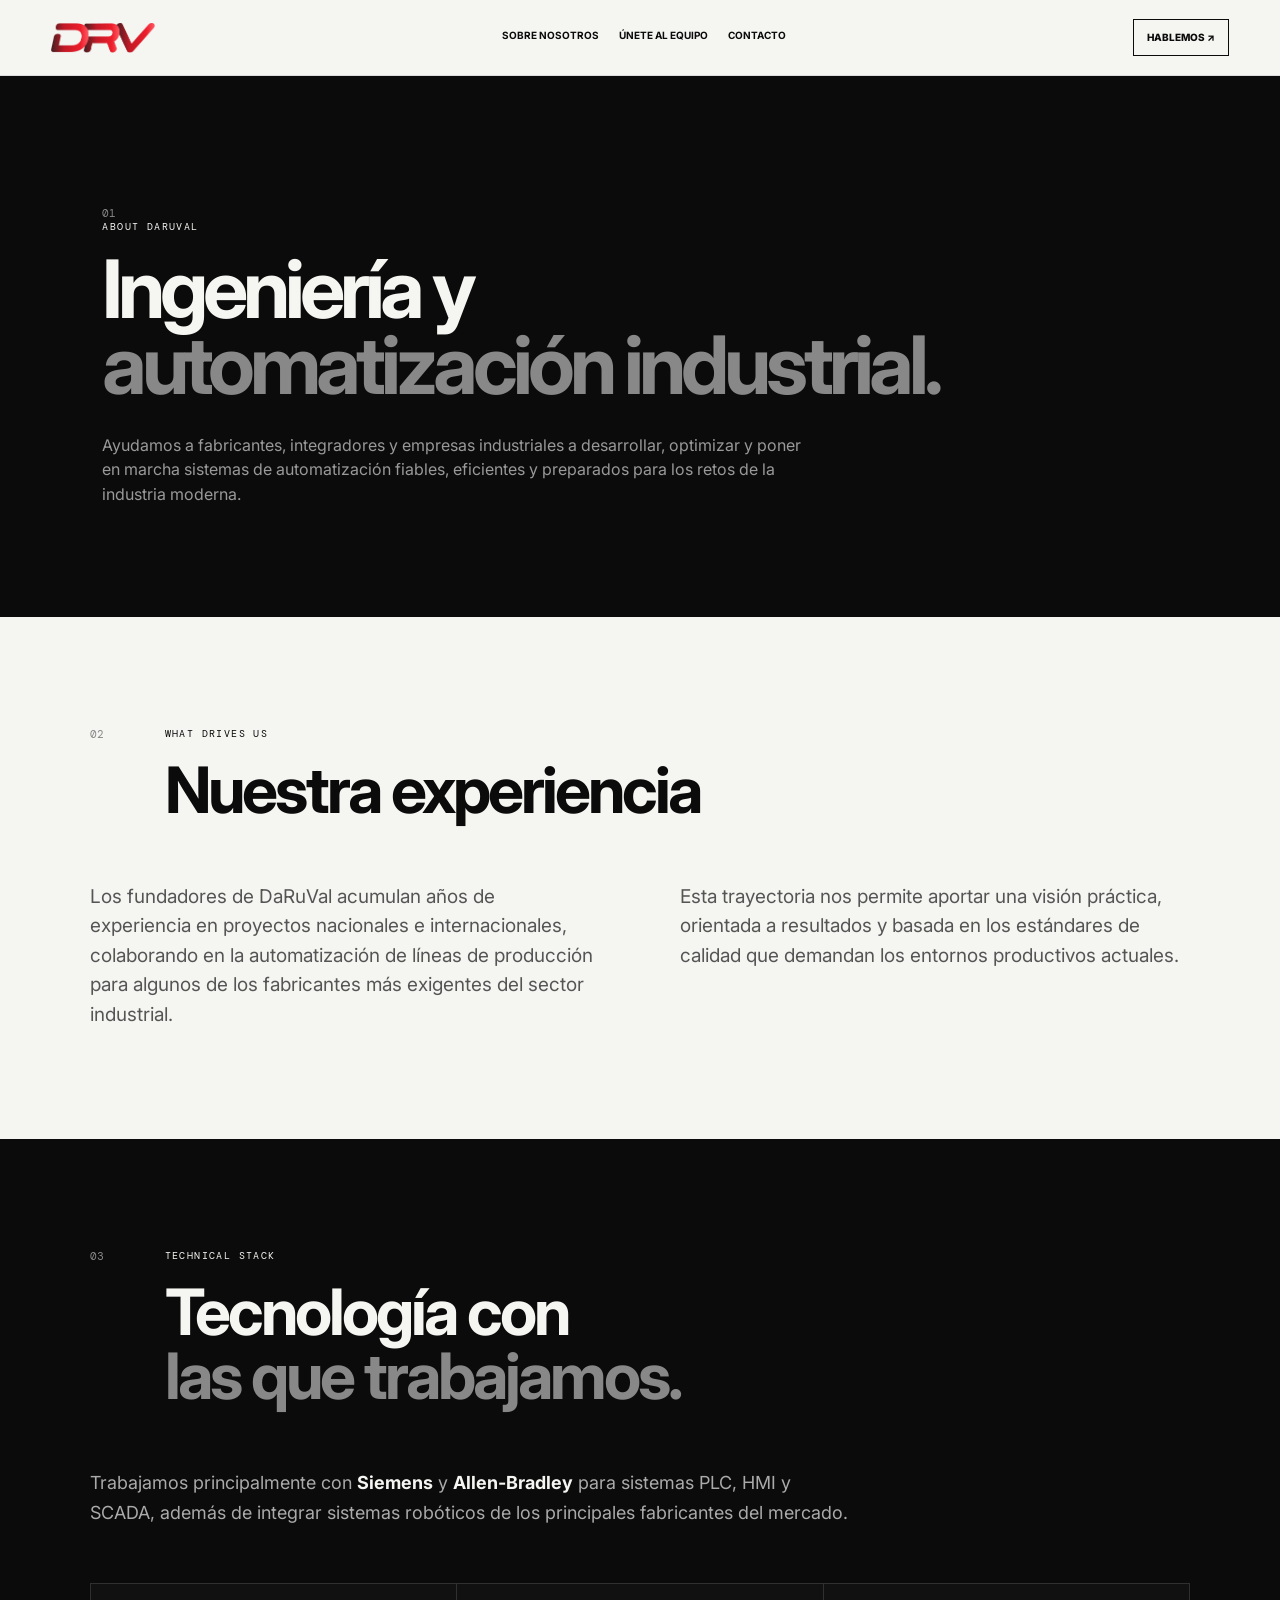
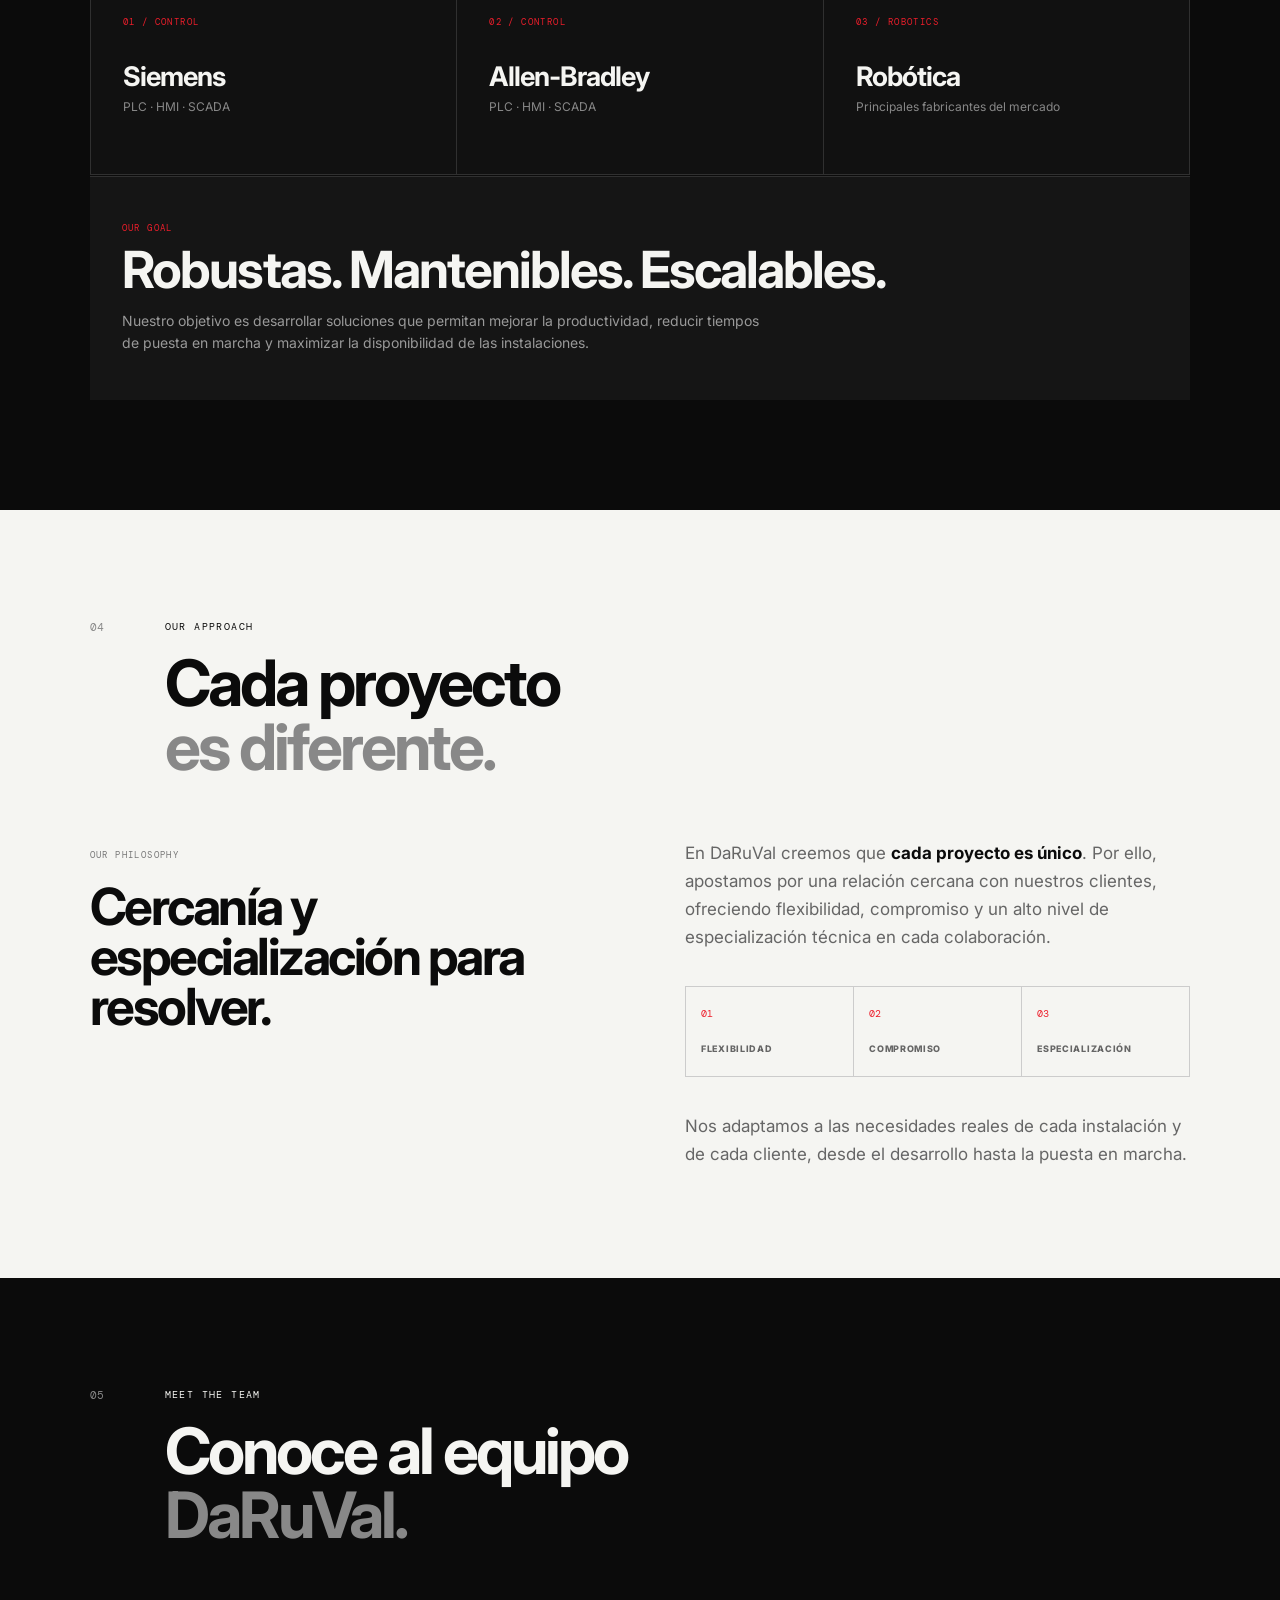
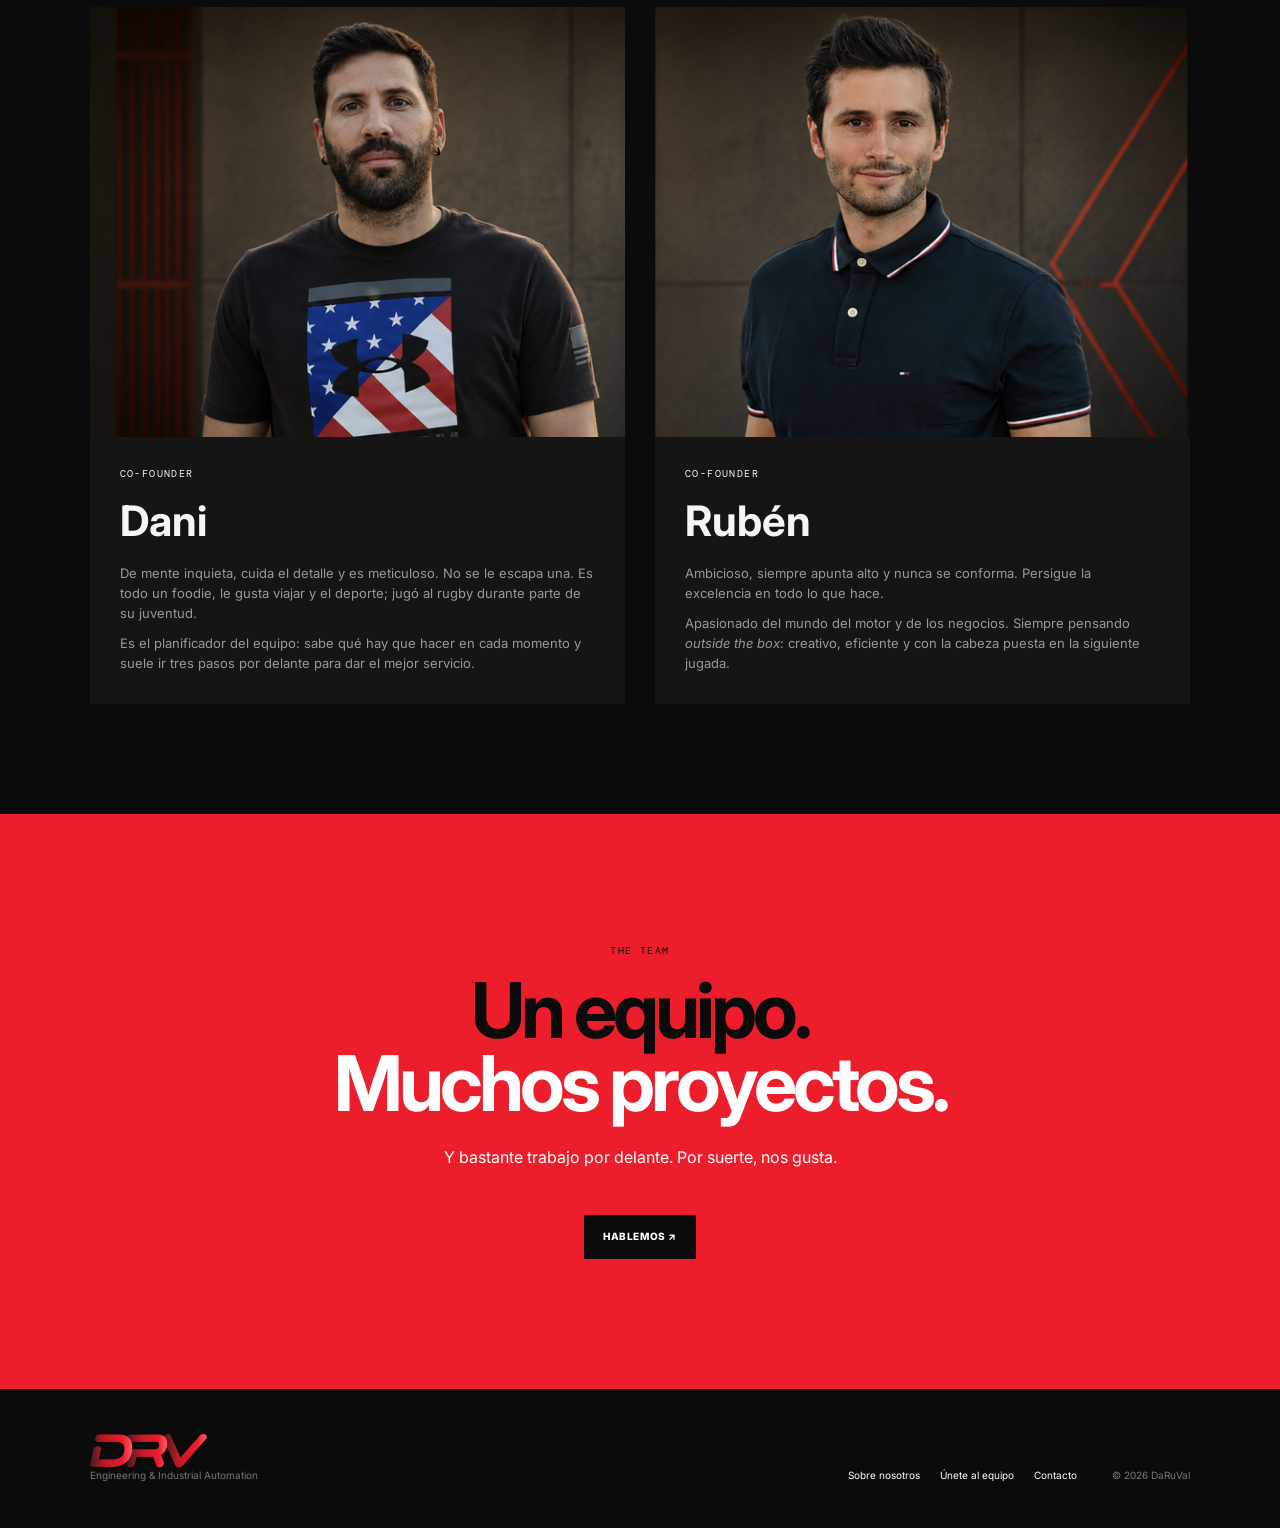
==== commit 1cbcc37c: "dia8" ====
--- a/about.html
+++ b/about.html
@@ -13,7 +13,6 @@
 
         <a class="logo" href="index.html">
             <img src="images/logo.png" alt="DaRuVal">
-             
         </a>
 
         <nav>
@@ -513,7 +512,7 @@
             </a>
 
             <p>
-               Leader in solutions
+                Engineering & Industrial Automation
             </p>
 
         </div>
--- a/style.css
+++ b/style.css
@@ -77,15 +77,46 @@
     text-transform: uppercase
 }
 
+.navbar nav a {
+    position: relative;
+    padding-bottom: 3px;
+    transition: color .25s ease
+}
+
+.navbar nav a::after {
+    content: "";
+    position: absolute;
+    left: 0;
+    bottom: 0;
+    width: 100%;
+    height: 1px;
+    background: var(--red);
+    transform: scaleX(0);
+    transform-origin: right;
+    transition: transform .3s ease
+}
+
 .navbar nav a:hover {
     color: var(--red)
+}
+
+.navbar nav a:hover::after {
+    transform: scaleX(1);
+    transform-origin: left
 }
 
 .nav-cta {
     font-size: 10px;
     font-weight: 800;
     border: 1px solid;
-    padding: 10px 13px
+    padding: 10px 13px;
+    transition: background .25s ease, color .25s ease, transform .25s ease
+}
+
+.nav-cta:hover {
+    background: var(--black);
+    color: #fff;
+    transform: translateY(-2px)
 }
 
 .menu-toggle {
@@ -100,7 +131,8 @@
 .hero {
     display: grid;
     grid-template-columns: .9fr 1.1fr;
-    min-height: calc(100vh - 76px)
+    min-height: calc(100vh - 76px);
+    align-items: center
 }
 
 .hero-copy {
@@ -159,7 +191,17 @@
     font-weight: 800;
     letter-spacing: .6px;
     border: 0;
-    cursor: pointer
+    border-radius: 0;
+    cursor: pointer;
+    font-family: inherit;
+    -webkit-appearance: none;
+    appearance: none;
+    transition: transform .25s ease, background .25s ease, box-shadow .25s ease
+}
+
+.button:hover {
+    transform: translateY(-3px);
+    box-shadow: 0 10px 22px rgba(0, 0, 0, .12)
 }
 
 .button-dark {
@@ -167,11 +209,19 @@
     color: #fff
 }
 
+.button-dark:hover {
+    background: #2a2a2a
+}
+
 .button-red {
     background: var(--red);
     color: #111
 }
 
+.button-red:hover {
+    background: #d81926
+}
+
 .button-light {
     background: #fff;
     color: #111
@@ -180,13 +230,30 @@
 .text-link {
     font-size: 11px;
     font-weight: 700;
-    border-bottom: 1px solid #aaa
+    border-bottom: 1px solid #aaa;
+    display: inline-flex;
+    align-items: center;
+    transition: border-color .25s ease
+}
+
+.text-link:hover {
+    border-color: var(--black)
+}
+
+.text-link span {
+    display: inline-block;
+    transition: transform .25s ease
+}
+
+.text-link:hover span {
+    transform: translateY(3px)
 }
 
 .hero-media {
     position: relative;
     background: #161616;
-    min-height: 620px;
+    height: 560px;
+    max-height: 68vh;
     overflow: hidden
 }
 
@@ -234,16 +301,49 @@
     font-size: 26px
 }
 
+/* =====================================================
+   TECH STRIP — INFINITE LOOP
+===================================================== */
+
 .tech-strip {
+    width: 100%;
+    overflow: hidden;
+    padding: 22px 0;
+    border-top: 1px solid #ddd;
+    border-bottom: 1px solid #ddd;
+}
+
+.tech-track {
     display: flex;
-    justify-content: space-around;
-    gap: 20px;
-    flex-wrap: wrap;
-    padding: 22px 5vw;
-    border-bottom: 1px solid #ddd;
-    border-top: 1px solid #ddd;
+    width: max-content;
+    align-items: center;
+    gap: 50px;
+
+    white-space: nowrap;
+
     font: 10px 'DM Mono';
-    color: #777
+    letter-spacing: .8px;
+    color: #777;
+
+    animation: tech-scroll 24s linear infinite;
+}
+
+@keyframes tech-scroll {
+
+    from {
+        transform: translateX(0);
+    }
+
+    to {
+        transform: translateX(-33.333333%);
+    }
+
+}
+
+@media (prefers-reduced-motion: reduce) {
+    .tech-track {
+        animation: none;
+    }
 }
 
 .dark-section {
@@ -289,7 +389,13 @@
 .cards article {
     background: #111;
     padding: 32px;
-    min-height: 265px
+    min-height: 265px;
+    transition: background .3s ease, transform .3s ease
+}
+
+.cards article:hover {
+    background: #161616;
+    transform: translateY(-6px)
 }
 
 .cards b {
@@ -359,6 +465,7 @@
     grid-template-columns: 1fr 1fr;
     grid-template-areas: "image text";
     border-top: 1px solid var(--line);
+    overflow: hidden;
 }
 
 .difference article.reverse {
@@ -374,6 +481,11 @@
 
     object-fit: cover;
     display: block;
+    transition: transform .6s ease;
+}
+
+.difference article:hover img {
+    transform: scale(1.05);
 }
 
 .difference article div {
@@ -412,7 +524,12 @@
     grid-template-columns: 45px 1fr;
     gap: 30px;
     padding: 40px 0;
-    border-bottom: 1px solid #ddd
+    border-bottom: 1px solid #ddd;
+    transition: gap .3s ease
+}
+
+.journey article:hover {
+    gap: 40px
 }
 
 .journey article>b {
@@ -422,7 +539,14 @@
     display: flex;
     align-items: center;
     justify-content: center;
-    font: 10px 'DM Mono'
+    font: 10px 'DM Mono';
+    transition: background .3s ease, color .3s ease, border-color .3s ease
+}
+
+.journey article:hover>b {
+    background: var(--red);
+    color: #fff;
+    border-color: var(--red)
 }
 
 .journey h3 {
@@ -453,13 +577,17 @@
 }
 
 .cta h2 em {
-    color: #111
+    color: #fff;
 }
 
 .cta>p:not(.label) {
     max-width: 580px;
     margin: 25px auto;
-    color: #351014
+    color: #fff;
+}
+
+.cta .label {
+    color: #111;
 }
 
 .cta .button {
@@ -529,13 +657,19 @@
 }
 
 .team-grid article {
-    background: #151515
+    background: #151515;
+    overflow: hidden
 }
 
 .team-grid img {
     width: 100%;
     height: 430px;
-    object-fit: cover
+    object-fit: cover;
+    transition: transform .6s ease
+}
+
+.team-grid article:hover img {
+    transform: scale(1.05)
 }
 
 .team-grid article>div {
@@ -573,7 +707,13 @@
 .career-paths>article {
     padding: 55px;
     min-height: 470px;
-    background: #111
+    background: #111;
+    transition: background .3s ease, transform .3s ease
+}
+
+.career-paths>article:hover {
+    background: #161616;
+    transform: translateY(-6px)
 }
 
 .career-paths h3 {
@@ -645,10 +785,10 @@
     gap: 13px
 }
 
-.application input,
+.application input:not([type="checkbox"]),
 .application select,
 .application textarea,
-.contact input,
+.contact input:not([type="checkbox"]),
 .contact textarea {
     width: 100%;
     border: 0;
@@ -662,8 +802,17 @@
     font-size: 10px;
     color: #666;
     display: flex;
-    gap: 7px;
+    gap: 8px;
     align-items: center
+}
+
+.check input[type="checkbox"] {
+    flex-shrink: 0;
+    width: 15px;
+    height: 15px;
+    margin: 0;
+    accent-color: var(--red);
+    cursor: pointer
 }
 
 .form-message {
@@ -751,7 +900,9 @@
     }
 
     .hero-media {
-        min-height: 55vh
+        height: auto;
+        min-height: 320px;
+        max-height: 50vh
     }
 
     .cards,
@@ -768,16 +919,17 @@
     .difference article,
     .difference article.reverse {
         grid-template-columns: 1fr;
-        direction: ltr
-    }
-
-    .difference article div {
-        padding: 45px 7vw;
-        min-height: 300px
+        grid-template-areas:
+            "image"
+            "text";
     }
 
     .difference img {
         min-height: 300px
+    }
+
+    .difference article div {
+        padding: 45px 7vw
     }
 
     .two-col,
@@ -825,7 +977,8 @@
     }
 
     .hero-media {
-        min-height: 48vh
+        min-height: 280px;
+        max-height: 42vh
     }
 
     .difference h3 {
@@ -1105,4 +1258,46 @@
         margin-top: 0;
     }
 
+}
+
+
+/* =====================================================
+   SCROLL REVEAL
+===================================================== */
+
+.reveal {
+    opacity: 0;
+    transform: translateY(28px);
+    transition: opacity .7s ease, transform .7s ease;
+}
+
+.reveal.revealed {
+    opacity: 1;
+    transform: translateY(0);
+}
+
+@media (prefers-reduced-motion: reduce) {
+    .reveal {
+        opacity: 1;
+        transform: none;
+        transition: none;
+    }
+}
+
+
+/* =====================================================
+   HOME — HERO COMPACT
+===================================================== */
+
+.hero-home {
+    min-height: auto;
+}
+
+.hero-home .hero-copy {
+    padding: 55px 7vw;
+}
+
+.hero-home .hero-media {
+    height: 500px;
+    max-height: none;
 }
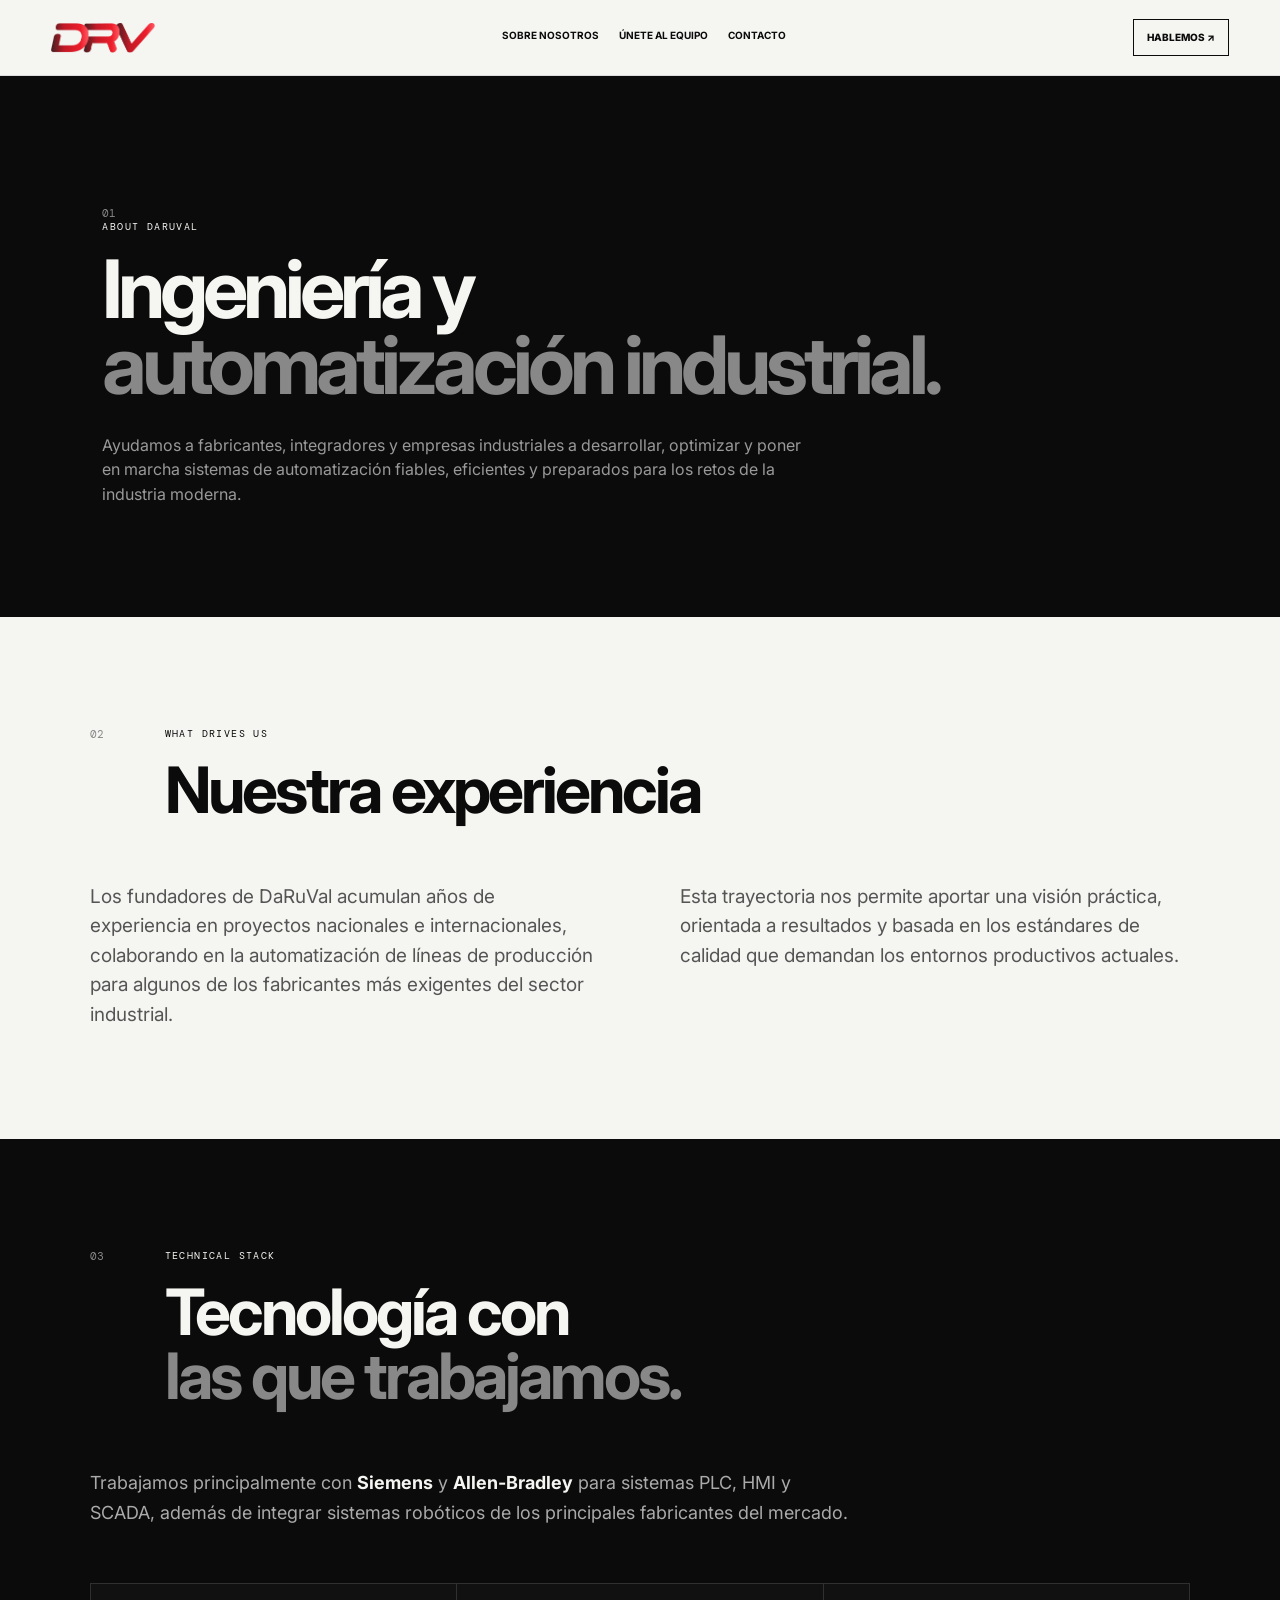
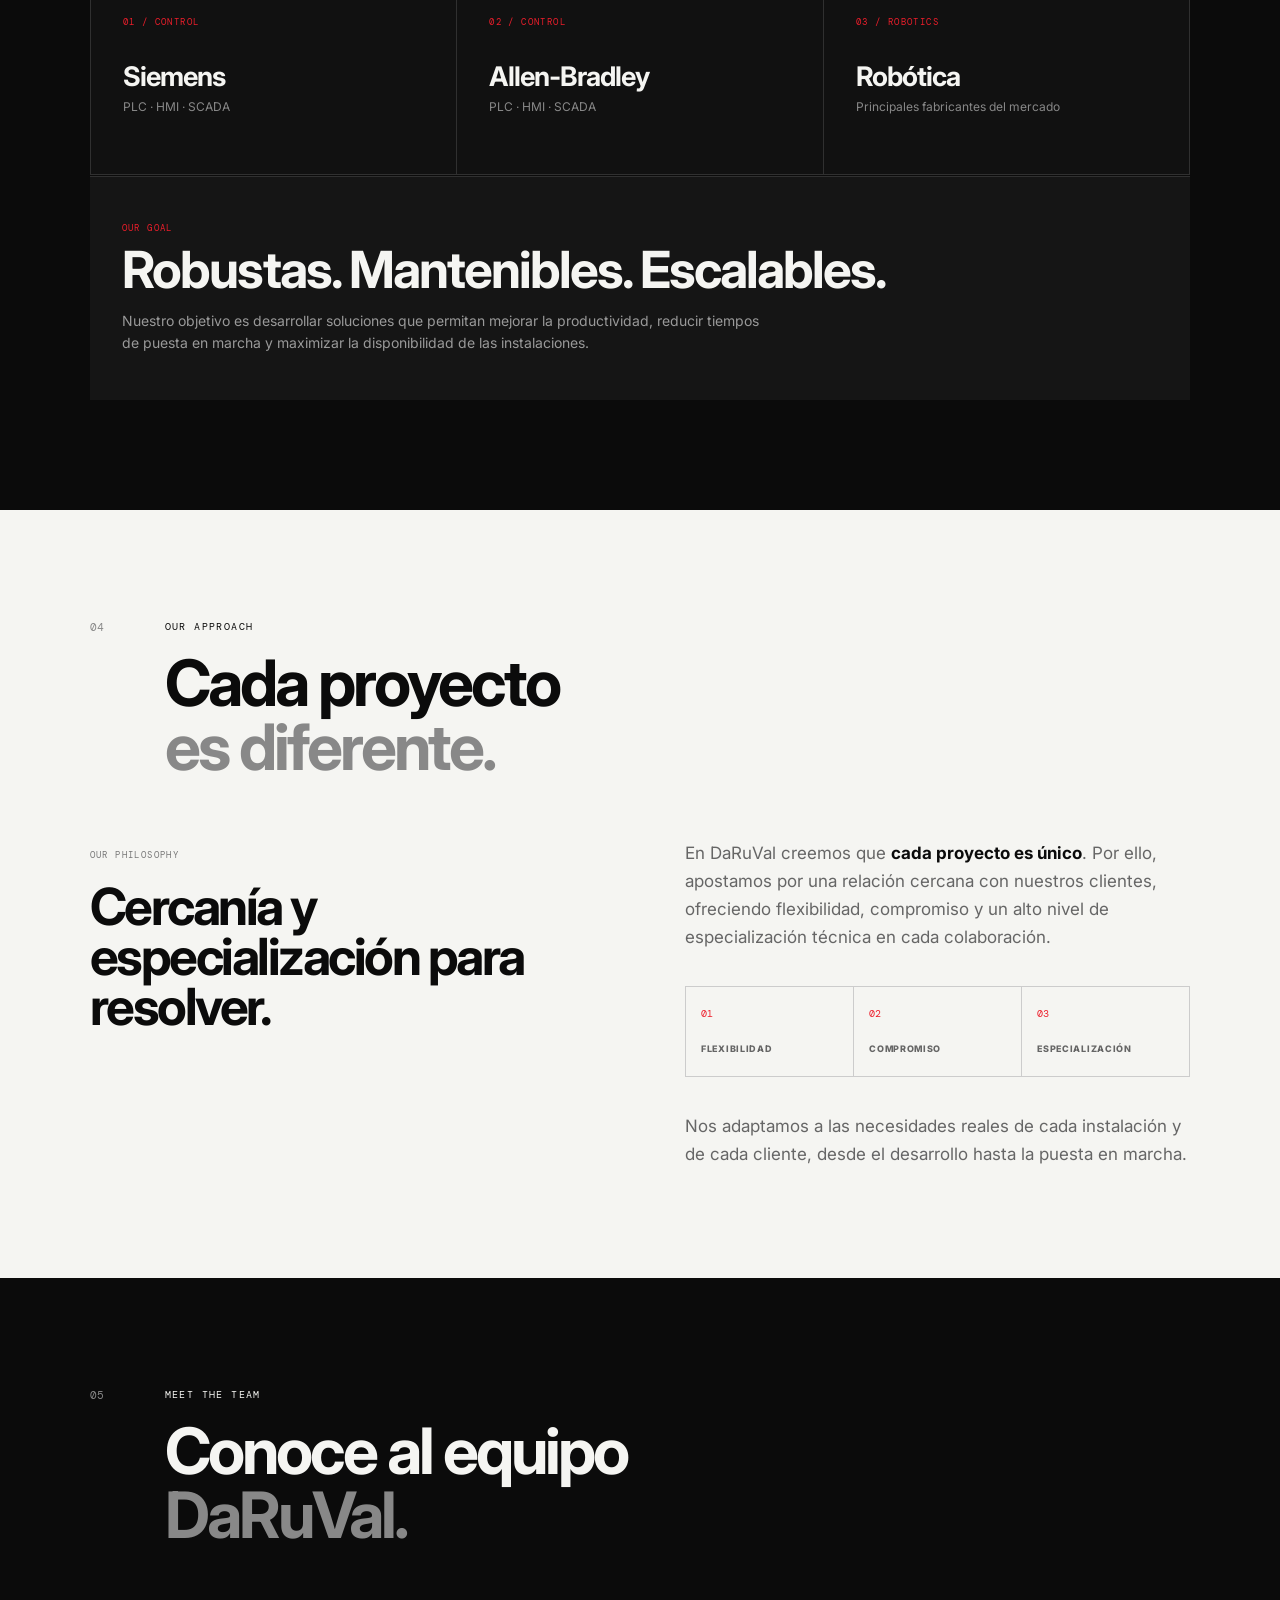
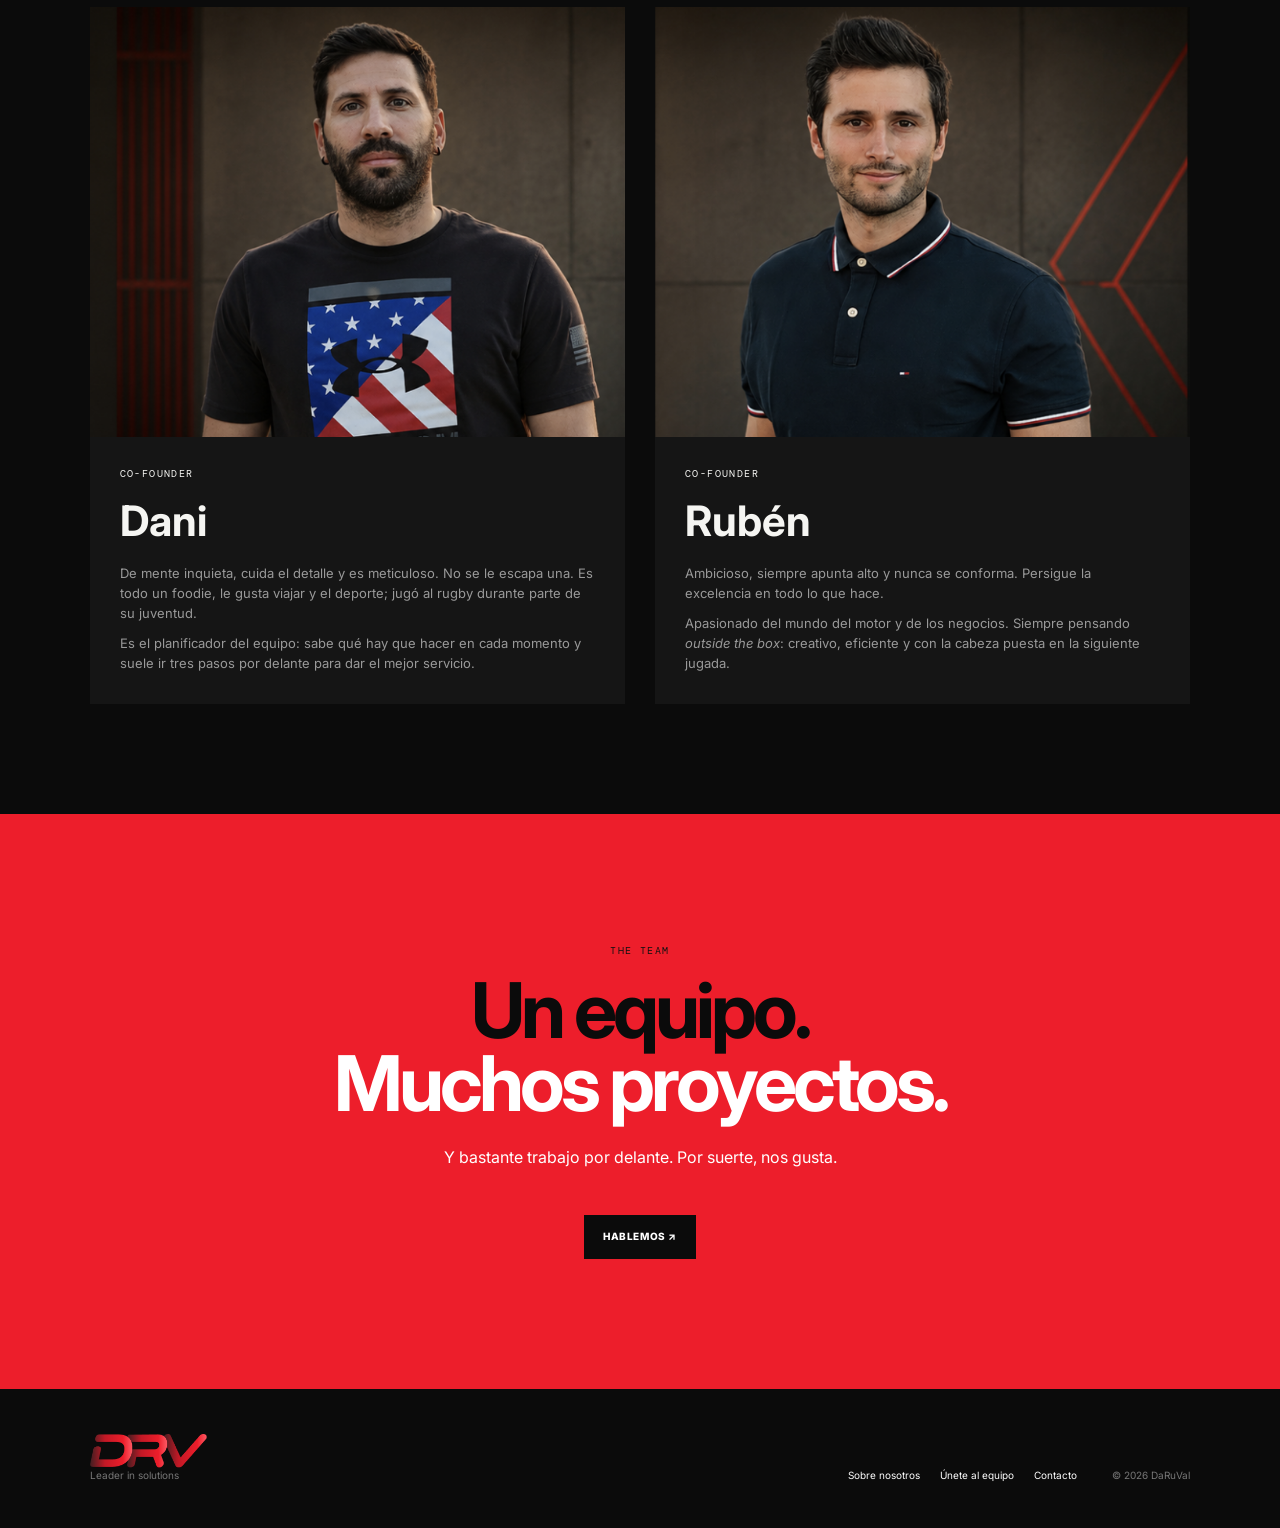
==== commit 8ac005a5: "logo footer claim" ====
--- a/about.html
+++ b/about.html
@@ -512,7 +512,7 @@
             </a>
 
             <p>
-                Engineering & Industrial Automation
+                Leader in solutions
             </p>
 
         </div>
